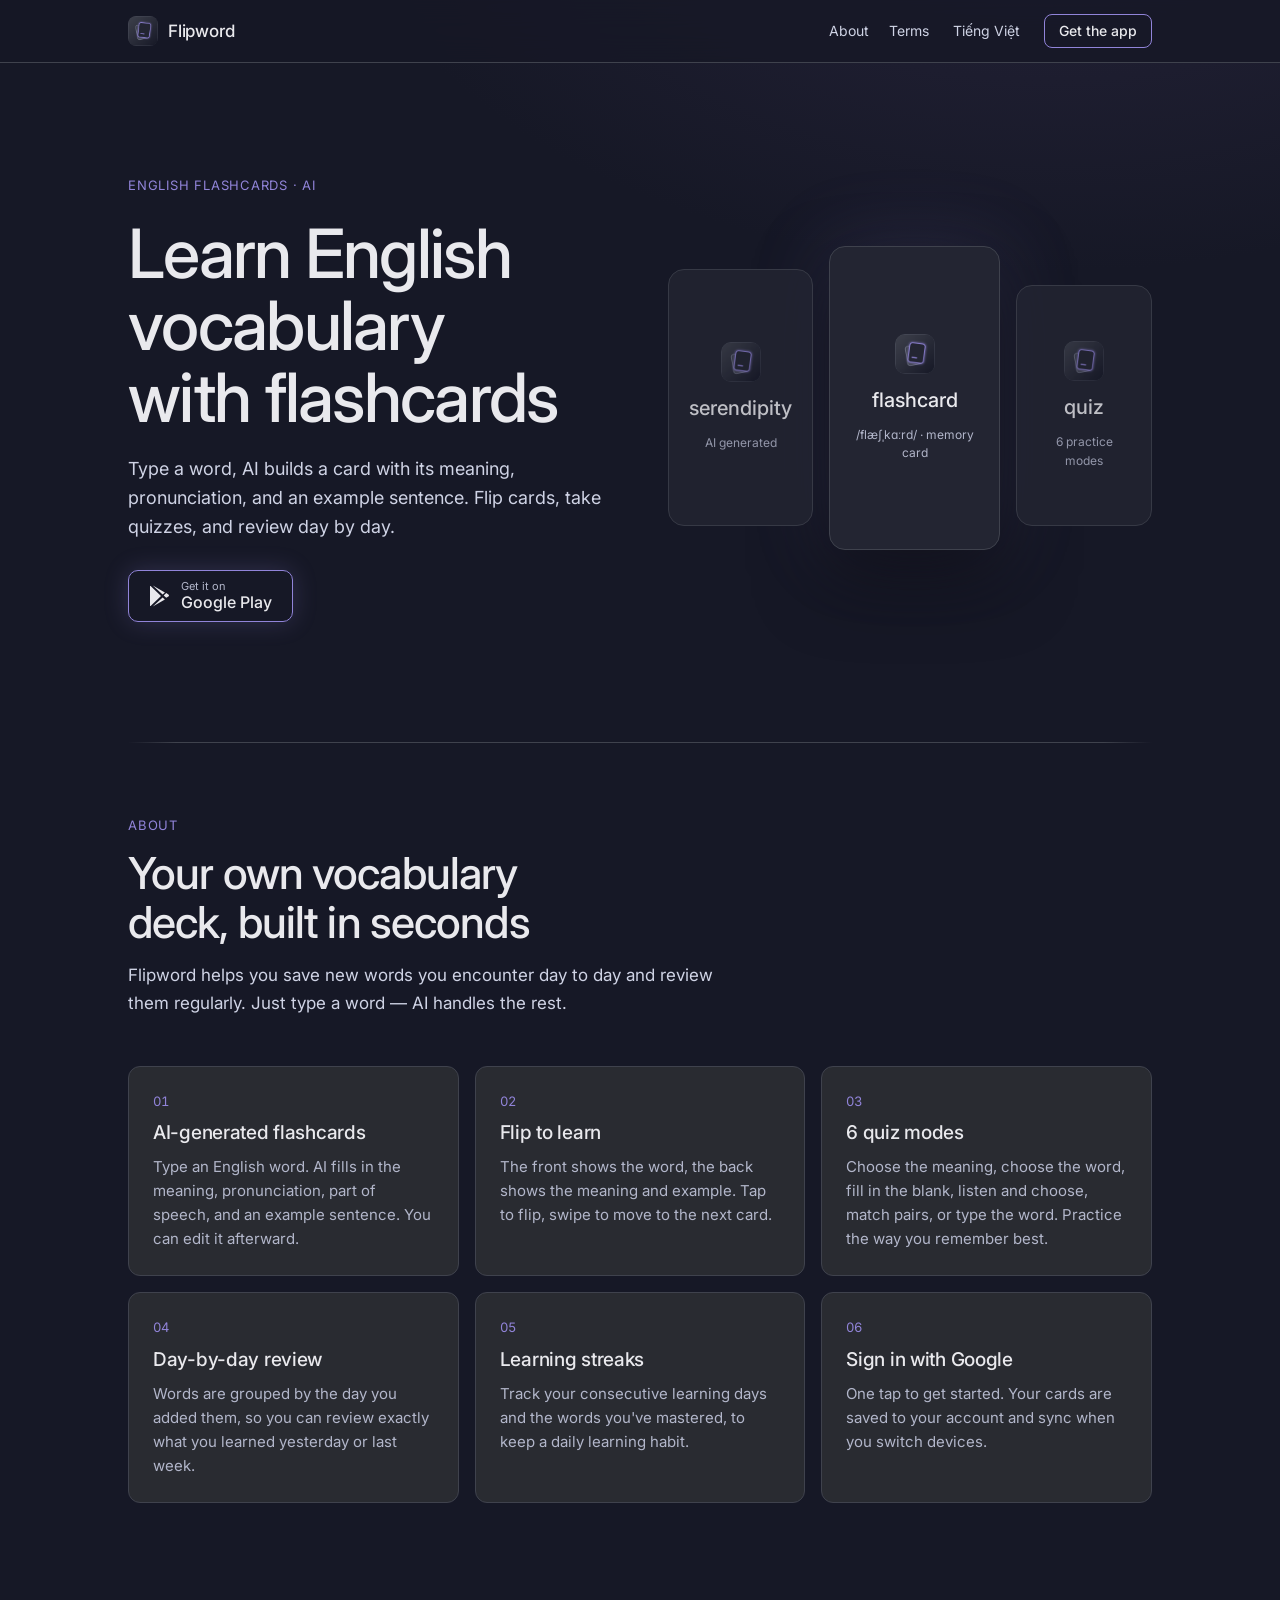
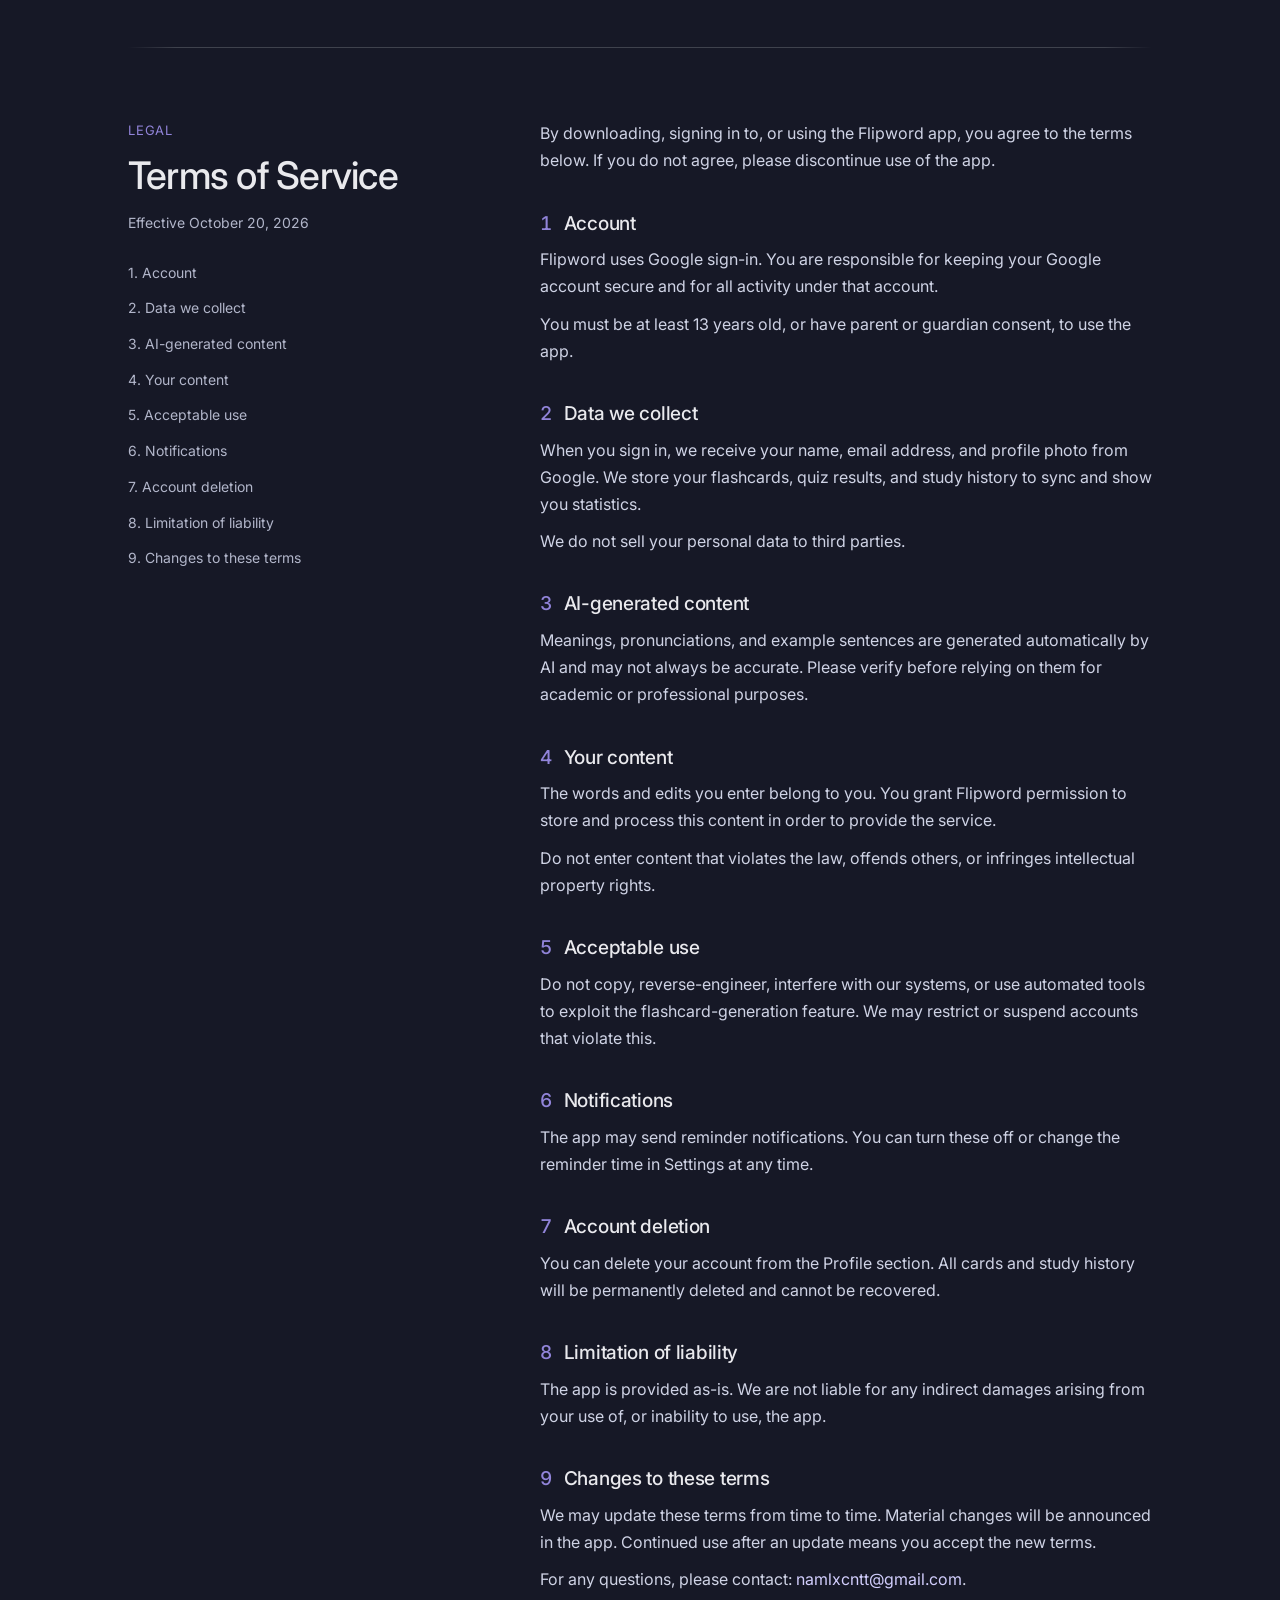
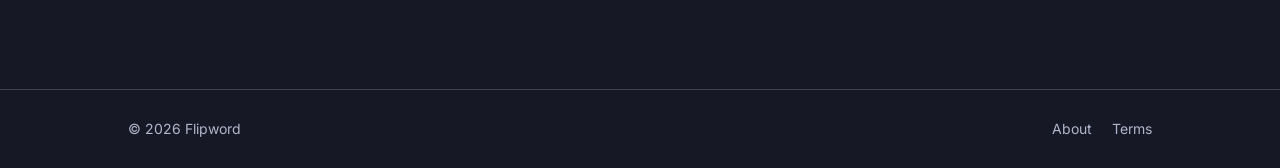
==== en.html @ a4a2cef5 "Redesign landing page with Flipword Nocturne design (hero, features, integrated terms)" ====
<!DOCTYPE html>
<html lang="en">
<head>
<meta charset="UTF-8">
<meta name="viewport" content="width=device-width, initial-scale=1.0">
<title>Flipword — Learn English vocabulary with flashcards</title>
<link rel="stylesheet" href="style.css">
</head>
<body>

<header class="site-header">
  <div class="wrap">
    <a class="brand" href="#top">
      <img src="assets/logo.png" alt="">
      <span>Flipword</span>
    </a>
    <nav class="main-nav">
      <a href="#about">About</a>
      <a href="#terms">Terms</a>
      <a class="lang-switch" href="index.html" style="margin-left:4px">Tiếng Việt</a>
    </nav>
    <a href="#get-app" class="btn-install">Get the app</a>
  </div>
</header>

<section id="top" class="hero wrap">
  <div class="hero-copy">
    <span class="eyebrow">English flashcards · AI</span>
    <h1>Learn English vocabulary with flashcards</h1>
    <p>Type a word, AI builds a card with its meaning, pronunciation, and an example sentence. Flip cards, take quizzes, and review day by day.</p>
    <div id="get-app">
      <a href="#" class="btn-store">
        <svg width="20" height="22" viewBox="0 0 20 22" fill="currentColor"><path d="M1 1.3v19.4c0 .3.3.5.6.3L12 11 1.6 1c-.3-.2-.6 0-.6.3Zm12.6 8.2L3.8.6 15.9 7.4l-2.3 2.1Zm0 3 2.3 2.1L3.8 21.4l9.8-8.9Zm3.6-4.4 2.2 1.3c.8.5.8 1.6 0 2.1l-2.2 1.3-2.5-2.3 2.5-2.4Z"></path></svg>
        <span class="label"><span class="small">Get it on</span><span class="big">Google Play</span></span>
      </a>
    </div>
  </div>
  <div class="hero-shots">
    <div class="mock-card side">
      <img src="assets/logo.png" alt="">
      <div class="mock-word">serendipity</div>
      <div class="mock-sub">AI generated</div>
    </div>
    <div class="mock-card">
      <img src="assets/logo.png" alt="">
      <div class="mock-word">flashcard</div>
      <div class="mock-sub">/flæʃˌkɑːrd/ · memory card</div>
    </div>
    <div class="mock-card side">
      <img src="assets/logo.png" alt="">
      <div class="mock-word">quiz</div>
      <div class="mock-sub">6 practice modes</div>
    </div>
  </div>
</section>

<section id="about" class="wrap">
  <div class="rule"></div>
  <div class="section-intro">
    <span class="eyebrow">About</span>
    <h2>Your own vocabulary deck, built in seconds</h2>
    <p>Flipword helps you save new words you encounter day to day and review them regularly. Just type a word — AI handles the rest.</p>
  </div>
  <div class="feature-grid">
    <div class="feature-card">
      <span class="num">01</span>
      <h3>AI-generated flashcards</h3>
      <p>Type an English word. AI fills in the meaning, pronunciation, part of speech, and an example sentence. You can edit it afterward.</p>
    </div>
    <div class="feature-card">
      <span class="num">02</span>
      <h3>Flip to learn</h3>
      <p>The front shows the word, the back shows the meaning and example. Tap to flip, swipe to move to the next card.</p>
    </div>
    <div class="feature-card">
      <span class="num">03</span>
      <h3>6 quiz modes</h3>
      <p>Choose the meaning, choose the word, fill in the blank, listen and choose, match pairs, or type the word. Practice the way you remember best.</p>
    </div>
    <div class="feature-card">
      <span class="num">04</span>
      <h3>Day-by-day review</h3>
      <p>Words are grouped by the day you added them, so you can review exactly what you learned yesterday or last week.</p>
    </div>
    <div class="feature-card">
      <span class="num">05</span>
      <h3>Learning streaks</h3>
      <p>Track your consecutive learning days and the words you've mastered, to keep a daily learning habit.</p>
    </div>
    <div class="feature-card">
      <span class="num">06</span>
      <h3>Sign in with Google</h3>
      <p>One tap to get started. Your cards are saved to your account and sync when you switch devices.</p>
    </div>
  </div>
</section>

<section id="terms" class="wrap">
  <div class="rule"></div>
  <div class="terms-layout">
    <aside class="terms-sidebar">
      <span class="eyebrow">Legal</span>
      <h2>Terms of Service</h2>
      <span class="terms-effective">Effective October 20, 2026</span>
      <nav class="terms-toc">
        <a href="#tk-1">1. Account</a>
        <a href="#tk-2">2. Data we collect</a>
        <a href="#tk-3">3. AI-generated content</a>
        <a href="#tk-4">4. Your content</a>
        <a href="#tk-5">5. Acceptable use</a>
        <a href="#tk-6">6. Notifications</a>
        <a href="#tk-7">7. Account deletion</a>
        <a href="#tk-8">8. Limitation of liability</a>
        <a href="#tk-9">9. Changes to these terms</a>
      </nav>
    </aside>
    <div class="terms-content">
      <p class="terms-intro">By downloading, signing in to, or using the Flipword app, you agree to the terms below. If you do not agree, please discontinue use of the app.</p>

      <div id="tk-1" class="terms-item">
        <h3><span class="n">1</span><span>Account</span></h3>
        <p>Flipword uses Google sign-in. You are responsible for keeping your Google account secure and for all activity under that account.</p>
        <p>You must be at least 13 years old, or have parent or guardian consent, to use the app.</p>
      </div>

      <div id="tk-2" class="terms-item">
        <h3><span class="n">2</span><span>Data we collect</span></h3>
        <p>When you sign in, we receive your name, email address, and profile photo from Google. We store your flashcards, quiz results, and study history to sync and show you statistics.</p>
        <p>We do not sell your personal data to third parties.</p>
      </div>

      <div id="tk-3" class="terms-item">
        <h3><span class="n">3</span><span>AI-generated content</span></h3>
        <p>Meanings, pronunciations, and example sentences are generated automatically by AI and may not always be accurate. Please verify before relying on them for academic or professional purposes.</p>
      </div>

      <div id="tk-4" class="terms-item">
        <h3><span class="n">4</span><span>Your content</span></h3>
        <p>The words and edits you enter belong to you. You grant Flipword permission to store and process this content in order to provide the service.</p>
        <p>Do not enter content that violates the law, offends others, or infringes intellectual property rights.</p>
      </div>

      <div id="tk-5" class="terms-item">
        <h3><span class="n">5</span><span>Acceptable use</span></h3>
        <p>Do not copy, reverse-engineer, interfere with our systems, or use automated tools to exploit the flashcard-generation feature. We may restrict or suspend accounts that violate this.</p>
      </div>

      <div id="tk-6" class="terms-item">
        <h3><span class="n">6</span><span>Notifications</span></h3>
        <p>The app may send reminder notifications. You can turn these off or change the reminder time in Settings at any time.</p>
      </div>

      <div id="tk-7" class="terms-item">
        <h3><span class="n">7</span><span>Account deletion</span></h3>
        <p>You can delete your account from the Profile section. All cards and study history will be permanently deleted and cannot be recovered.</p>
      </div>

      <div id="tk-8" class="terms-item">
        <h3><span class="n">8</span><span>Limitation of liability</span></h3>
        <p>The app is provided as-is. We are not liable for any indirect damages arising from your use of, or inability to use, the app.</p>
      </div>

      <div id="tk-9" class="terms-item">
        <h3><span class="n">9</span><span>Changes to these terms</span></h3>
        <p>We may update these terms from time to time. Material changes will be announced in the app. Continued use after an update means you accept the new terms.</p>
        <p>For any questions, please contact: <a href="mailto:namlxcntt@gmail.com">namlxcntt@gmail.com</a>.</p>
      </div>
    </div>
  </div>
</section>

<footer class="site-footer">
  <div class="wrap">
    <span>© 2026 Flipword</span>
    <div class="footer-links">
      <a href="#about">About</a>
      <a href="#terms">Terms</a>
    </div>
  </div>
</footer>

</body>
</html>
---- style.css ----
@import url('https://fonts.googleapis.com/css2?family=Inter:wght@400;500;600;700&display=swap');

:root {
  --color-bg: #161826;
  --color-surface: #232532;
  --color-text: #e9e9ed;
  --color-accent: #9184d9;
  --color-accent-2: #a7a1db;
  --color-divider: color-mix(in srgb, #e9e9ed 16%, transparent);

  --color-neutral-100: #f3f5fe;
  --color-neutral-200: #e4e7f5;
  --color-neutral-300: #cfd3e5;
  --color-neutral-400: #b2b6ca;
  --color-neutral-500: #9397ab;
  --color-neutral-600: #75798c;
  --color-neutral-700: #595d6c;
  --color-neutral-800: #3f424d;
  --color-neutral-900: #292b31;

  --color-accent-100: #f5f4ff;
  --color-accent-200: #e7e5fe;
  --color-accent-300: #d2cefd;
  --color-accent-400: #b5abfc;
  --color-accent-500: #968ae0;
  --color-accent-600: #796cbf;
  --color-accent-700: #5d5294;
  --color-accent-800: #423a6a;
  --color-accent-900: #2b2741;

  --font-heading: "Inter", system-ui, sans-serif;
  --font-heading-weight: 500;
  --font-body: "Inter", system-ui, sans-serif;

  --radius-sm: 4px;
  --radius-md: 8px;
  --radius-lg: 14px;
}

* {
  box-sizing: border-box;
}

html {
  scroll-behavior: smooth;
}

body {
  margin: 0;
  background: radial-gradient(1200px 720px at 82% -160px, color-mix(in srgb, var(--color-accent-900) 75%, transparent), transparent 60%), var(--color-bg);
  color: var(--color-text);
  font-family: var(--font-body);
  font-size: 15px;
  line-height: 1.55;
}

h1, h2, h3, h4 {
  font-family: var(--font-heading);
  font-weight: var(--font-heading-weight);
  letter-spacing: -0.015em;
  margin: 0;
}

a {
  color: var(--color-accent-300);
  text-decoration: none;
}

a:hover {
  color: var(--color-accent-200);
}

img {
  display: block;
  max-width: 100%;
}

.wrap {
  max-width: 1120px;
  margin: 0 auto;
  padding-left: clamp(20px, 5vw, 48px);
  padding-right: clamp(20px, 5vw, 48px);
}

/* header */
.site-header {
  position: sticky;
  top: 0;
  z-index: 10;
  backdrop-filter: blur(14px);
  background: color-mix(in srgb, var(--color-bg) 78%, transparent);
  border-bottom: 1px solid var(--color-neutral-800);
}

.site-header .wrap {
  display: flex;
  align-items: center;
  gap: 24px;
  padding-top: 14px;
  padding-bottom: 14px;
}

.brand {
  display: flex;
  align-items: center;
  gap: 10px;
  color: var(--color-text);
}

.brand img {
  width: 30px;
  height: 30px;
  border-radius: 8px;
}

.brand span {
  font: 500 17px/1 var(--font-heading);
  letter-spacing: -0.01em;
}

.main-nav {
  display: flex;
  gap: 20px;
  margin-left: auto;
  font-size: 14px;
}

.main-nav a {
  color: var(--color-neutral-300);
}

.main-nav a:hover {
  color: var(--color-text);
}

.lang-switch a {
  color: var(--color-neutral-400);
  font-size: 13px;
  border: 1px solid var(--color-neutral-800);
  border-radius: 999px;
  padding: 5px 12px;
}

.lang-switch a:hover {
  color: var(--color-text);
  border-color: var(--color-accent-700);
}

.btn-install {
  display: inline-flex;
  align-items: center;
  height: 34px;
  padding: 0 14px;
  border: 1px solid var(--color-accent);
  border-radius: 8px;
  color: var(--color-text);
  font-size: 14px;
  font-weight: 500;
}

.btn-install:hover {
  background: color-mix(in srgb, var(--color-accent) 16%, transparent);
  color: var(--color-text);
}

/* hero */
.hero {
  padding-top: clamp(56px, 9vw, 112px);
  padding-bottom: 48px;
  display: grid;
  grid-template-columns: repeat(auto-fit, minmax(min(100%, 420px), 1fr));
  gap: 56px;
  align-items: center;
}

.hero-copy {
  display: flex;
  flex-direction: column;
  gap: 22px;
  max-width: 520px;
}

.eyebrow {
  font-size: 13px;
  letter-spacing: 0.06em;
  text-transform: uppercase;
  color: var(--color-accent);
}

.hero h1 {
  font: 500 clamp(40px, 5.6vw, 68px)/1.06 var(--font-heading);
  letter-spacing: -0.025em;
  text-wrap: balance;
}

.hero p {
  margin: 0;
  font-size: 18px;
  line-height: 1.6;
  color: var(--color-neutral-300);
  max-width: 44ch;
}

.btn-store {
  display: inline-flex;
  align-items: center;
  gap: 12px;
  height: 52px;
  padding: 0 20px;
  border: 1px solid var(--color-accent);
  border-radius: 10px;
  color: var(--color-text);
  box-shadow: 0 0 24px color-mix(in srgb, var(--color-accent) 22%, transparent);
  margin-top: 6px;
  width: fit-content;
}

.btn-store:hover {
  background: color-mix(in srgb, var(--color-accent) 16%, transparent);
  color: var(--color-text);
}

.btn-store .label {
  display: flex;
  flex-direction: column;
  gap: 2px;
  line-height: 1;
}

.btn-store .label .small {
  font-size: 11px;
  color: var(--color-neutral-400);
}

.btn-store .label .big {
  font-size: 16px;
  font-weight: 500;
}

/* hero mockups (CSS-drawn, in place of real screenshots) */
.hero-shots {
  display: flex;
  justify-content: center;
  gap: 16px;
  align-items: flex-end;
}

.mock-card {
  width: min(38%, 220px);
  aspect-ratio: 9 / 16;
  border-radius: 16px;
  background: var(--color-surface);
  border: 1px solid var(--color-neutral-800);
  box-shadow: 0 30px 70px rgba(0, 0, 0, .5), 0 0 80px color-mix(in srgb, var(--color-accent) 18%, transparent);
  display: flex;
  flex-direction: column;
  align-items: center;
  justify-content: center;
  gap: 14px;
  padding: 20px;
  text-align: center;
}

.mock-card.side {
  width: min(30%, 170px);
  opacity: .8;
  transform: translateY(-24px);
  box-shadow: none;
}

.mock-card img {
  width: 40px;
  height: 40px;
  border-radius: 10px;
}

.mock-card .mock-word {
  font: 500 20px/1.2 var(--font-heading);
}

.mock-card .mock-sub {
  font-size: 12px;
  color: var(--color-neutral-400);
}

/* sections */
section {
  padding-top: 72px;
  padding-bottom: 72px;
}

.rule {
  height: 1px;
  background: linear-gradient(to right, transparent, var(--color-neutral-800) 48px, var(--color-neutral-800) calc(100% - 48px), transparent);
  margin-bottom: 72px;
}

.section-intro {
  display: flex;
  flex-direction: column;
  gap: 14px;
  max-width: 620px;
  margin-bottom: 48px;
}

.section-intro h2 {
  font: 500 clamp(30px, 3.6vw, 44px)/1.12 var(--font-heading);
  letter-spacing: -0.02em;
  text-wrap: balance;
}

.section-intro p {
  margin: 0;
  font-size: 17px;
  line-height: 1.65;
  color: var(--color-neutral-300);
}

.feature-grid {
  display: grid;
  grid-template-columns: repeat(auto-fill, minmax(min(100%, 300px), 1fr));
  gap: 16px;
}

.feature-card {
  display: flex;
  flex-direction: column;
  gap: 10px;
  padding: 24px;
  border-radius: 12px;
  background: var(--color-neutral-900);
  border: 1px solid var(--color-neutral-800);
}

.feature-card:hover {
  border-color: var(--color-accent-700);
}

.feature-card .num {
  font-size: 13px;
  color: var(--color-accent);
  font-feature-settings: 'tnum' 1;
}

.feature-card h3 {
  font: 500 19px/1.3 var(--font-heading);
}

.feature-card p {
  margin: 0;
  font-size: 15px;
  line-height: 1.6;
  color: var(--color-neutral-400);
}

/* terms */
#dieu-khoan, #terms {
  padding-bottom: 96px;
}

.terms-layout {
  display: flex;
  flex-wrap: wrap;
  gap: 48px;
  align-items: flex-start;
}

.terms-sidebar {
  flex: 1 1 220px;
  display: flex;
  flex-direction: column;
  gap: 14px;
  position: sticky;
  top: 88px;
}

.terms-sidebar h2 {
  font: 500 clamp(28px, 3.2vw, 38px)/1.15 var(--font-heading);
  letter-spacing: -0.02em;
}

.terms-effective {
  font-size: 14px;
  color: var(--color-neutral-400);
}

.terms-toc {
  display: flex;
  flex-direction: column;
  gap: 2px;
  margin-top: 8px;
  font-size: 14px;
}

.terms-toc a {
  padding: 6px 0;
  color: var(--color-neutral-400);
}

.terms-toc a:hover {
  color: var(--color-text);
}

.terms-content {
  flex: 3 1 420px;
  min-width: 0;
  display: flex;
  flex-direction: column;
  gap: 36px;
  max-width: 68ch;
}

.terms-intro {
  margin: 0;
  font-size: 16px;
  line-height: 1.7;
  color: var(--color-neutral-300);
}

.terms-item {
  display: flex;
  flex-direction: column;
  gap: 10px;
  scroll-margin-top: 88px;
}

.terms-item h3 {
  font: 500 19px/1.35 var(--font-heading);
  display: flex;
  gap: 12px;
}

.terms-item h3 .n {
  color: var(--color-accent);
  font-feature-settings: 'tnum' 1;
}

.terms-item p {
  margin: 0;
  font-size: 16px;
  line-height: 1.7;
  color: var(--color-neutral-300);
}

/* footer */
.site-footer {
  border-top: 1px solid var(--color-neutral-800);
}

.site-footer .wrap {
  display: flex;
  flex-wrap: wrap;
  align-items: center;
  gap: 16px 24px;
  padding-top: 28px;
  padding-bottom: 28px;
  font-size: 14px;
  color: var(--color-neutral-400);
}

.footer-links {
  display: flex;
  gap: 20px;
  margin-left: auto;
}

.footer-links a {
  color: var(--color-neutral-400);
}

.footer-links a:hover {
  color: var(--color-text);
}

@media (max-width: 760px) {
  .terms-sidebar {
    position: static;
  }
}
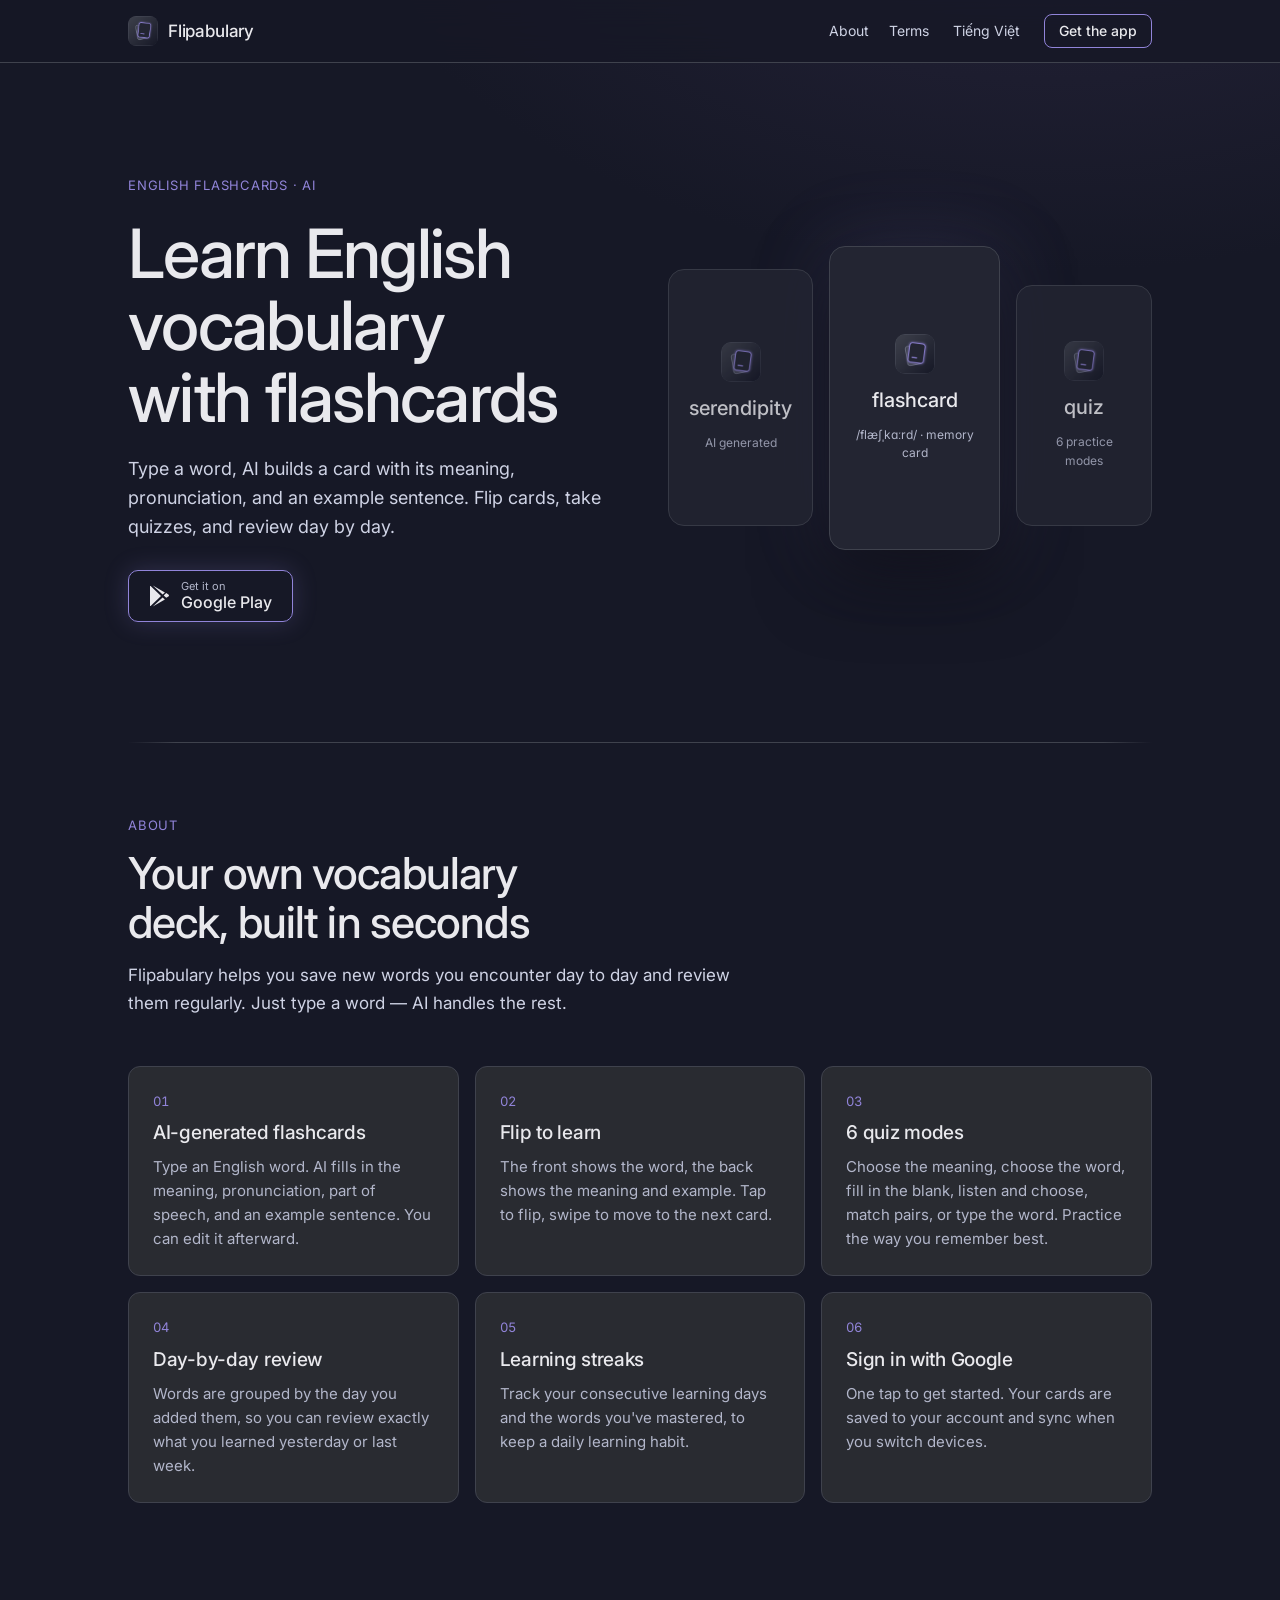
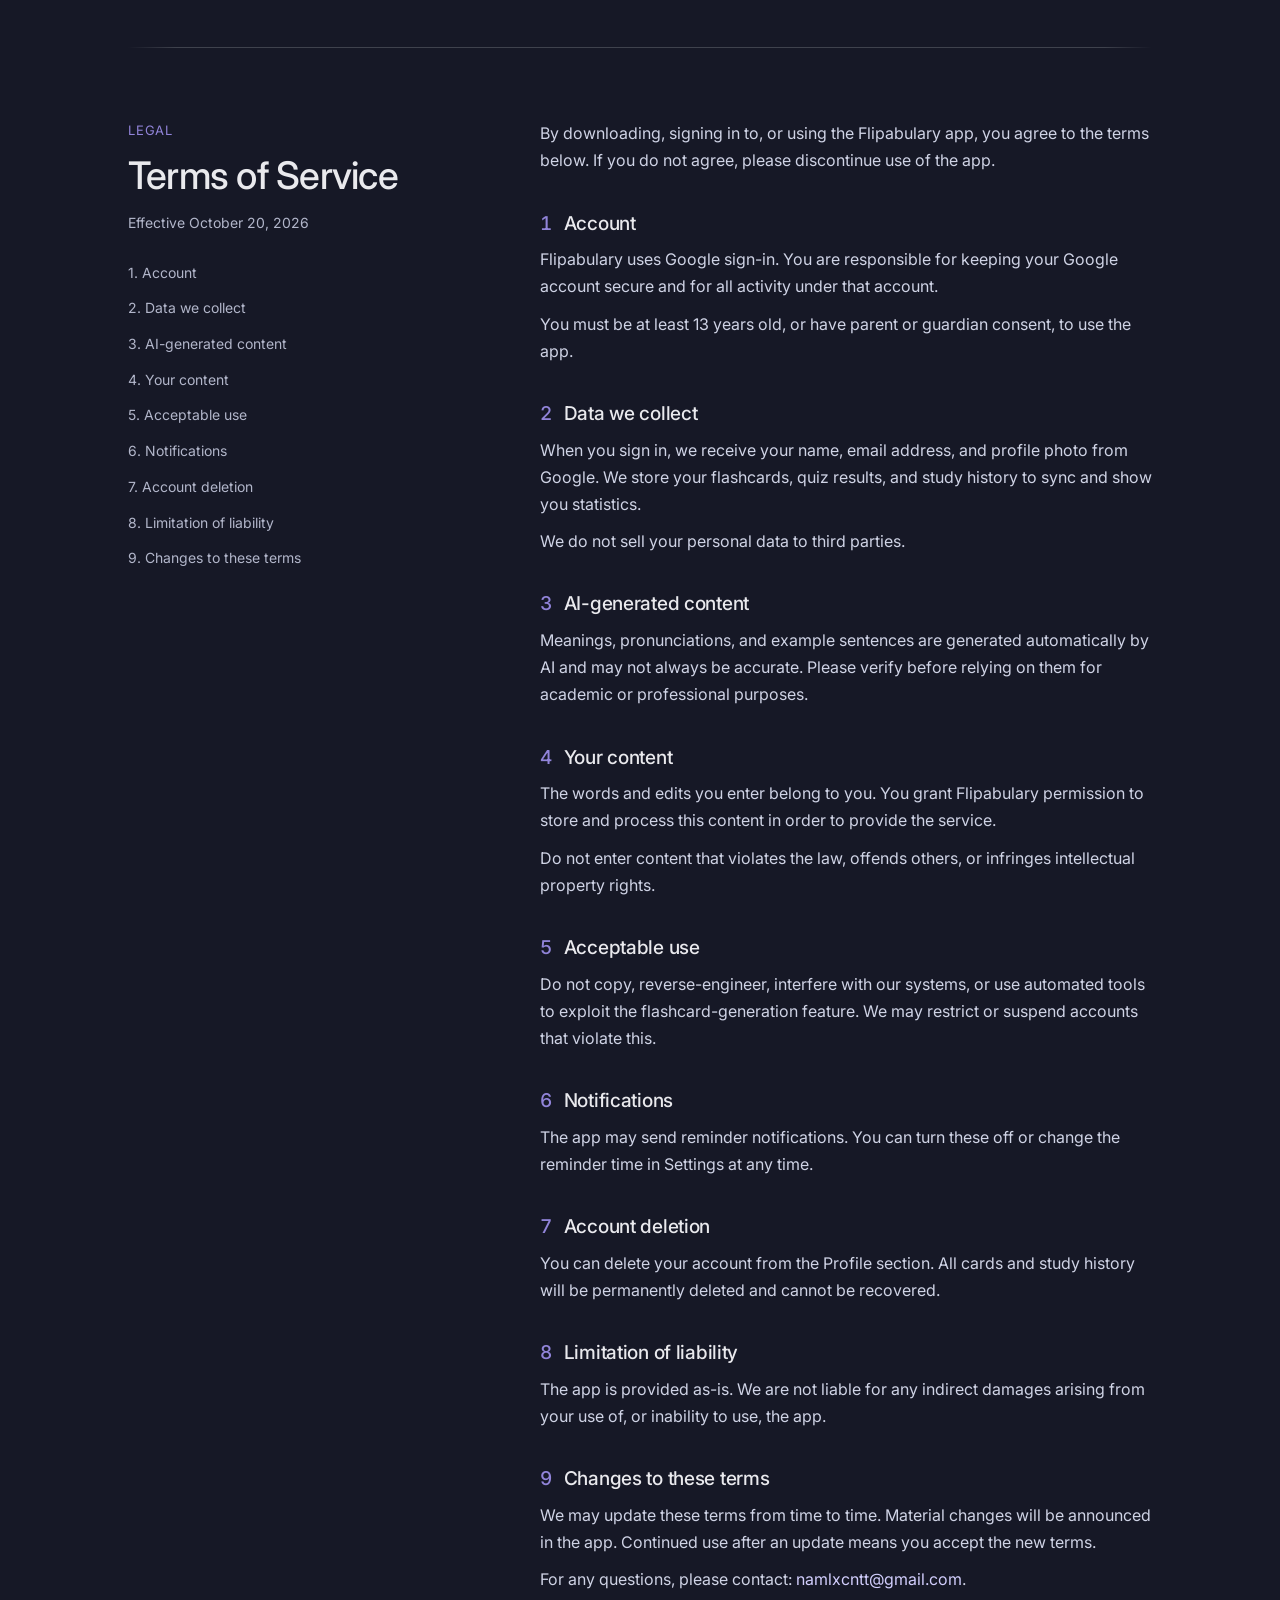
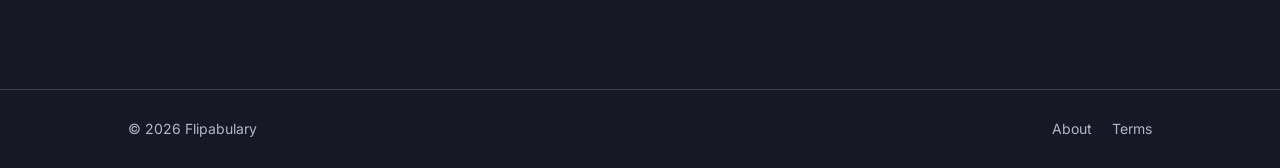
==== commit c0c86b43: "Redesign Upgrade Screen, Add Subscription Pricing Logic, and Rebrand App to Flipabulary * Rebrand ap" ====
--- a/en.html
+++ b/en.html
@@ -3,7 +3,7 @@
 <head>
 <meta charset="UTF-8">
 <meta name="viewport" content="width=device-width, initial-scale=1.0">
-<title>Flipword — Learn English vocabulary with flashcards</title>
+<title>Flipabulary — Learn English vocabulary with flashcards</title>
 <link rel="stylesheet" href="style.css">
 </head>
 <body>
@@ -12,7 +12,7 @@
   <div class="wrap">
     <a class="brand" href="#top">
       <img src="assets/logo.png" alt="">
-      <span>Flipword</span>
+      <span>Flipabulary</span>
     </a>
     <nav class="main-nav">
       <a href="#about">About</a>
@@ -59,7 +59,7 @@
   <div class="section-intro">
     <span class="eyebrow">About</span>
     <h2>Your own vocabulary deck, built in seconds</h2>
-    <p>Flipword helps you save new words you encounter day to day and review them regularly. Just type a word — AI handles the rest.</p>
+    <p>Flipabulary helps you save new words you encounter day to day and review them regularly. Just type a word — AI handles the rest.</p>
   </div>
   <div class="feature-grid">
     <div class="feature-card">
@@ -115,11 +115,11 @@
       </nav>
     </aside>
     <div class="terms-content">
-      <p class="terms-intro">By downloading, signing in to, or using the Flipword app, you agree to the terms below. If you do not agree, please discontinue use of the app.</p>
+      <p class="terms-intro">By downloading, signing in to, or using the Flipabulary app, you agree to the terms below. If you do not agree, please discontinue use of the app.</p>
 
       <div id="tk-1" class="terms-item">
         <h3><span class="n">1</span><span>Account</span></h3>
-        <p>Flipword uses Google sign-in. You are responsible for keeping your Google account secure and for all activity under that account.</p>
+        <p>Flipabulary uses Google sign-in. You are responsible for keeping your Google account secure and for all activity under that account.</p>
         <p>You must be at least 13 years old, or have parent or guardian consent, to use the app.</p>
       </div>
 
@@ -136,7 +136,7 @@
 
       <div id="tk-4" class="terms-item">
         <h3><span class="n">4</span><span>Your content</span></h3>
-        <p>The words and edits you enter belong to you. You grant Flipword permission to store and process this content in order to provide the service.</p>
+        <p>The words and edits you enter belong to you. You grant Flipabulary permission to store and process this content in order to provide the service.</p>
         <p>Do not enter content that violates the law, offends others, or infringes intellectual property rights.</p>
       </div>
 
@@ -171,7 +171,7 @@
 
 <footer class="site-footer">
   <div class="wrap">
-    <span>© 2026 Flipword</span>
+    <span>© 2026 Flipabulary</span>
     <div class="footer-links">
       <a href="#about">About</a>
       <a href="#terms">Terms</a>
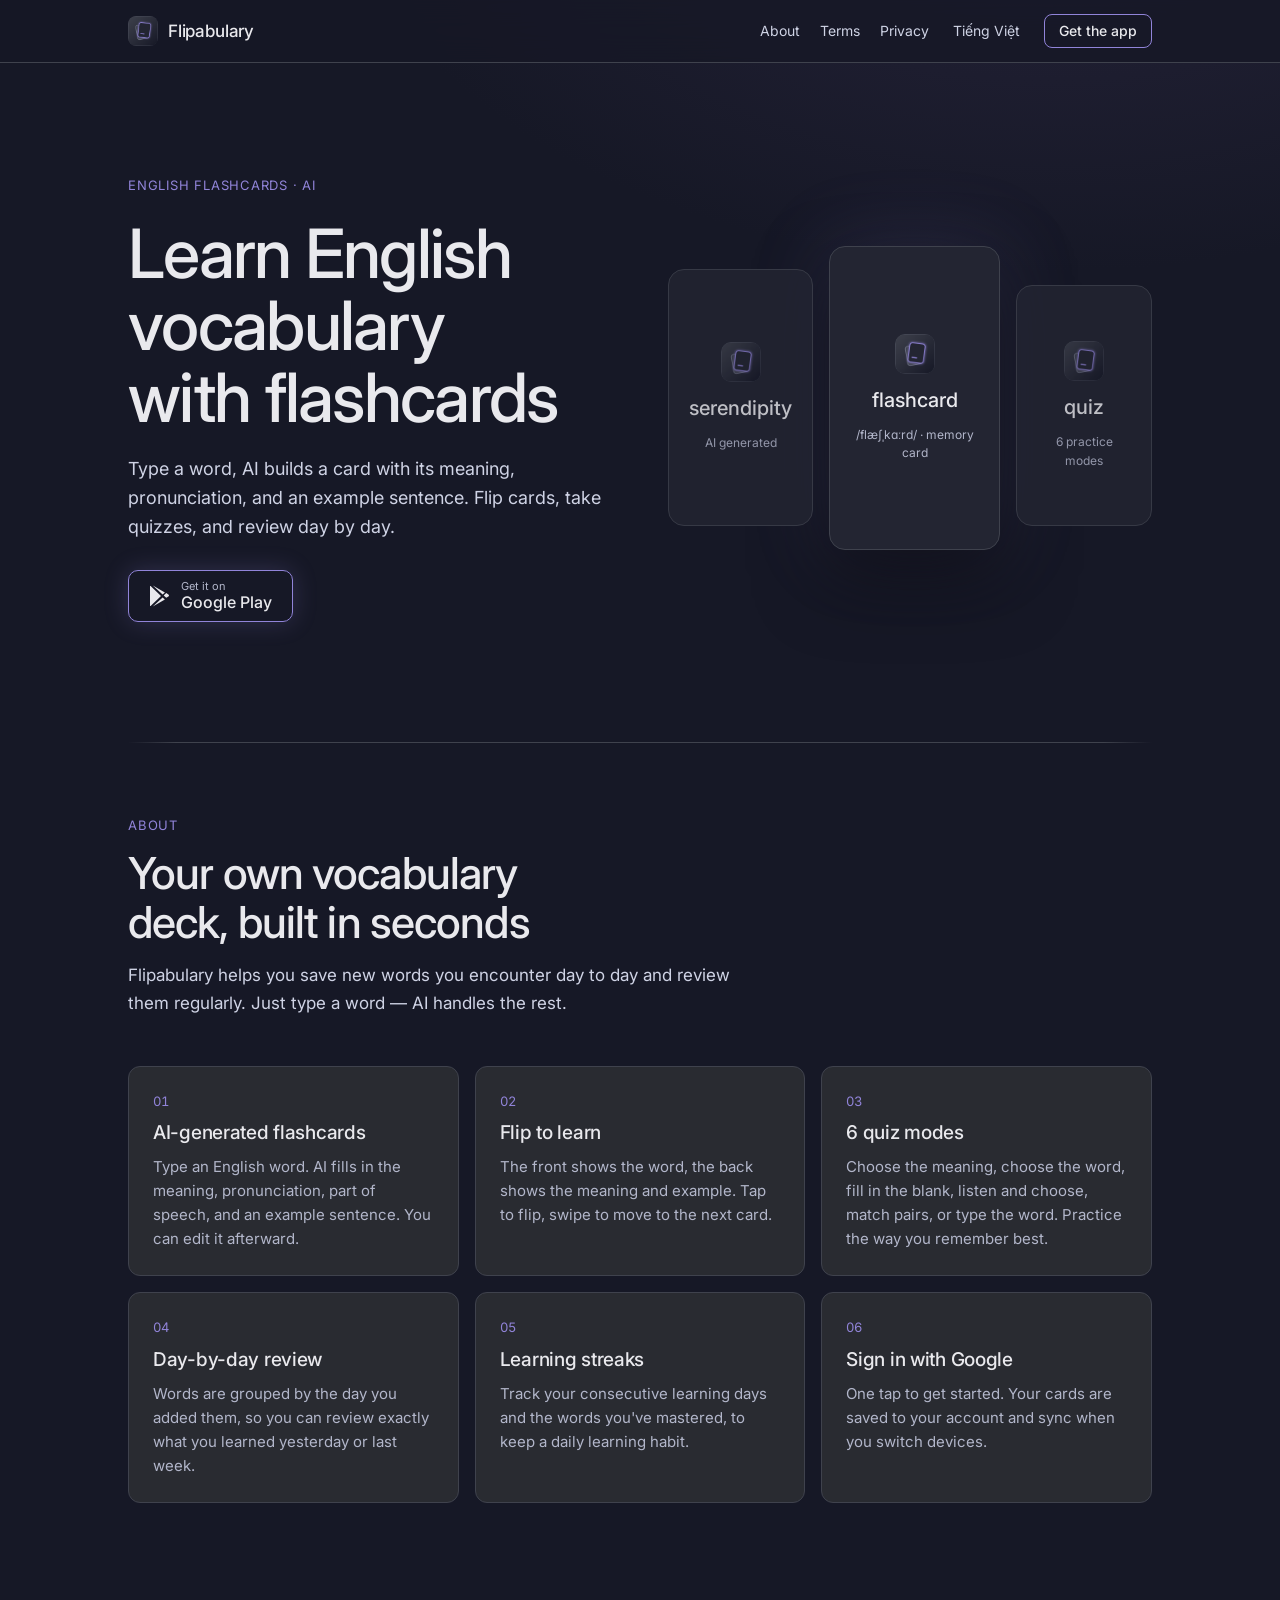
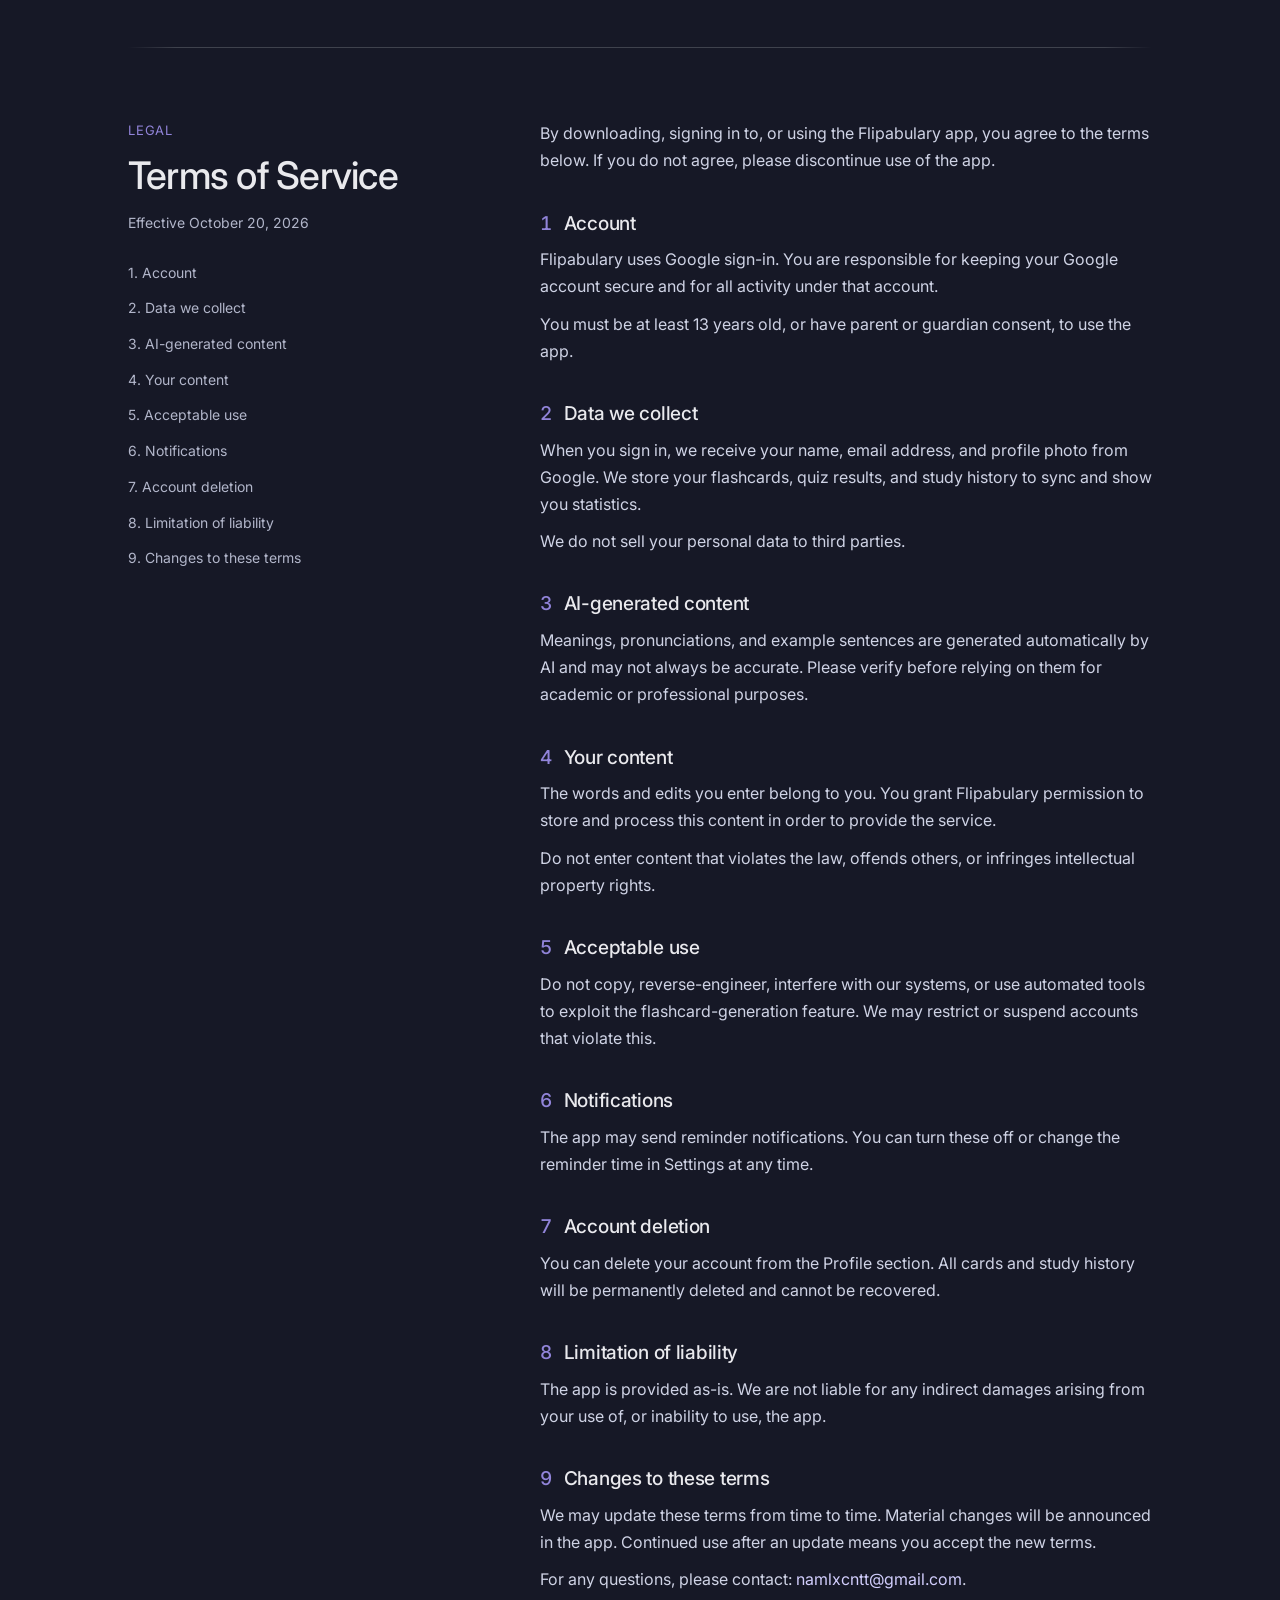
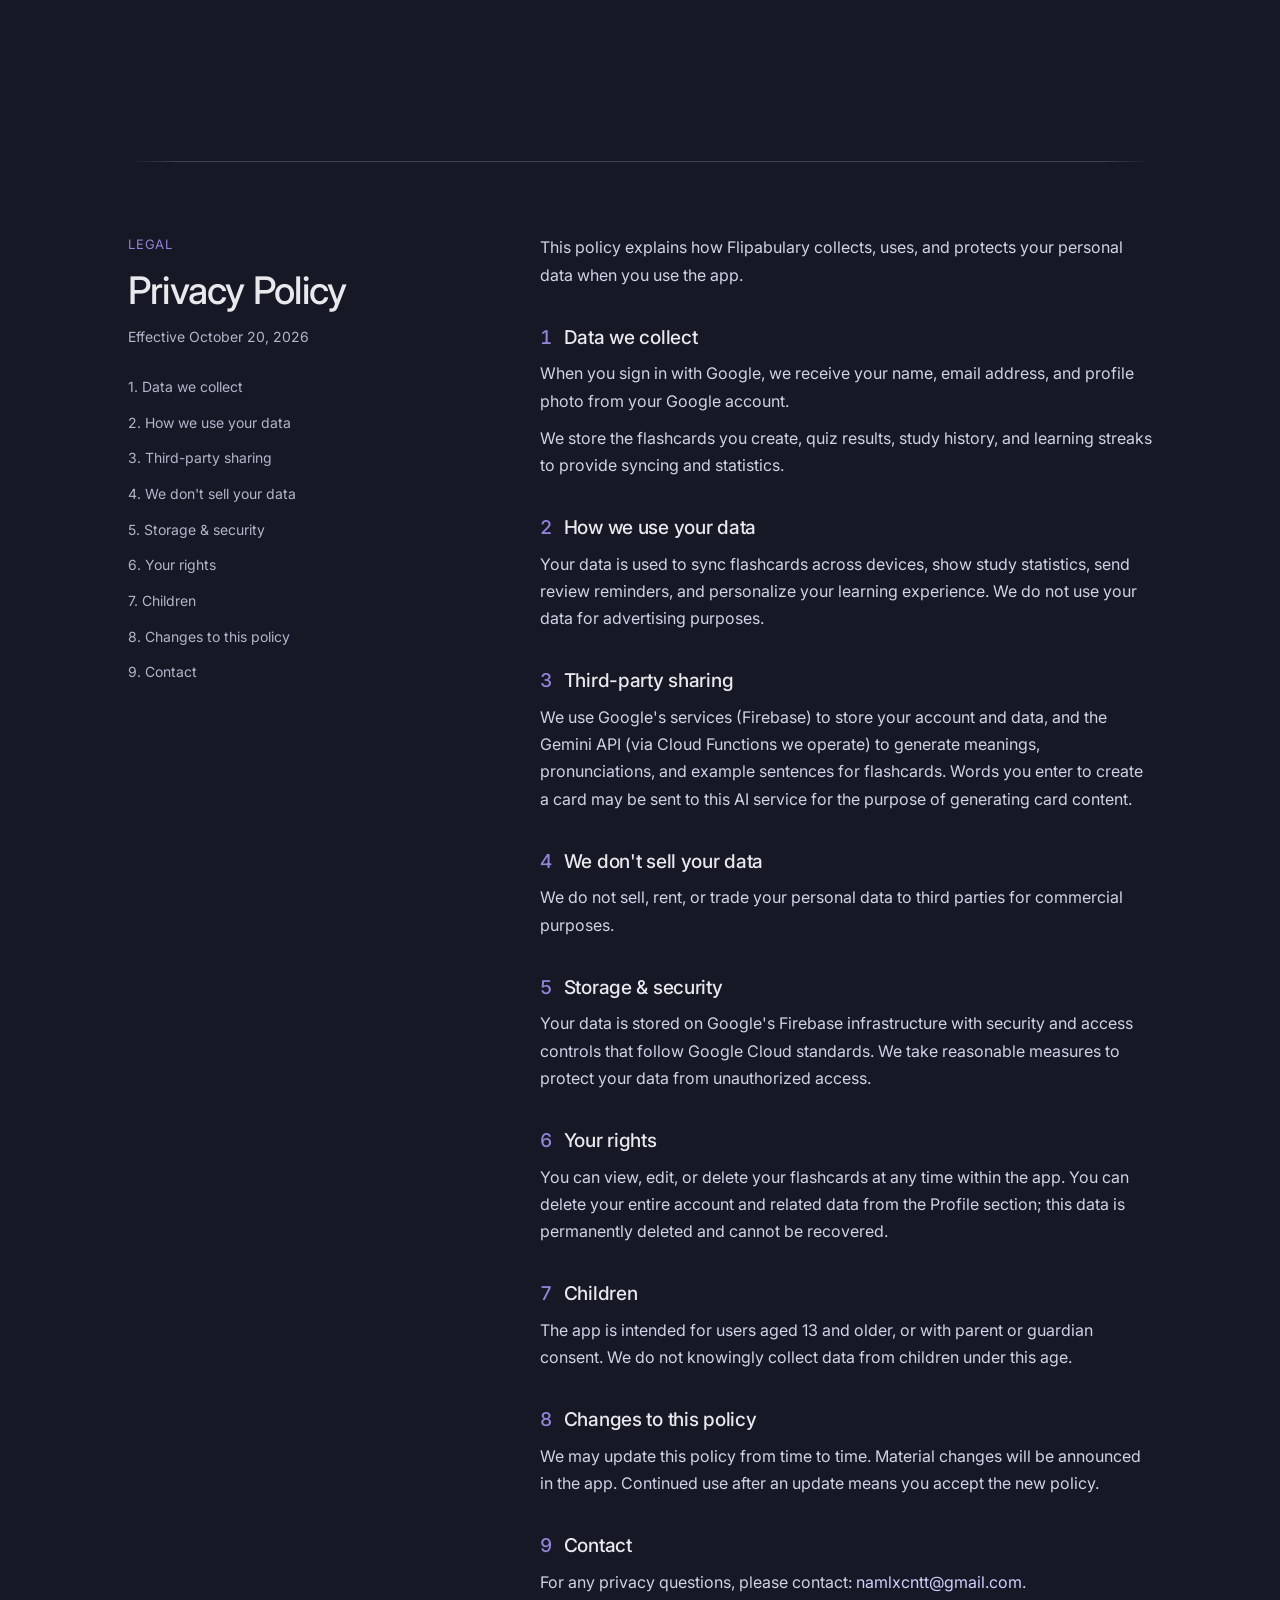
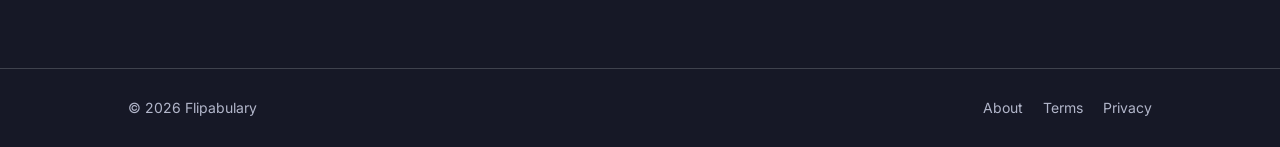
==== commit 72db352b: "Update 2" ====
--- a/en.html
+++ b/en.html
@@ -17,6 +17,7 @@
     <nav class="main-nav">
       <a href="#about">About</a>
       <a href="#terms">Terms</a>
+      <a href="#privacy">Privacy</a>
       <a class="lang-switch" href="index.html" style="margin-left:4px">Tiếng Việt</a>
     </nav>
     <a href="#get-app" class="btn-install">Get the app</a>
@@ -169,12 +170,84 @@
   </div>
 </section>
 
+<section id="privacy" class="wrap">
+  <div class="rule"></div>
+  <div class="terms-layout">
+    <aside class="terms-sidebar">
+      <span class="eyebrow">Legal</span>
+      <h2>Privacy Policy</h2>
+      <span class="terms-effective">Effective October 20, 2026</span>
+      <nav class="terms-toc">
+        <a href="#pp-1">1. Data we collect</a>
+        <a href="#pp-2">2. How we use your data</a>
+        <a href="#pp-3">3. Third-party sharing</a>
+        <a href="#pp-4">4. We don't sell your data</a>
+        <a href="#pp-5">5. Storage &amp; security</a>
+        <a href="#pp-6">6. Your rights</a>
+        <a href="#pp-7">7. Children</a>
+        <a href="#pp-8">8. Changes to this policy</a>
+        <a href="#pp-9">9. Contact</a>
+      </nav>
+    </aside>
+    <div class="terms-content">
+      <p class="terms-intro">This policy explains how Flipabulary collects, uses, and protects your personal data when you use the app.</p>
+
+      <div id="pp-1" class="terms-item">
+        <h3><span class="n">1</span><span>Data we collect</span></h3>
+        <p>When you sign in with Google, we receive your name, email address, and profile photo from your Google account.</p>
+        <p>We store the flashcards you create, quiz results, study history, and learning streaks to provide syncing and statistics.</p>
+      </div>
+
+      <div id="pp-2" class="terms-item">
+        <h3><span class="n">2</span><span>How we use your data</span></h3>
+        <p>Your data is used to sync flashcards across devices, show study statistics, send review reminders, and personalize your learning experience. We do not use your data for advertising purposes.</p>
+      </div>
+
+      <div id="pp-3" class="terms-item">
+        <h3><span class="n">3</span><span>Third-party sharing</span></h3>
+        <p>We use Google's services (Firebase) to store your account and data, and the Gemini API (via Cloud Functions we operate) to generate meanings, pronunciations, and example sentences for flashcards. Words you enter to create a card may be sent to this AI service for the purpose of generating card content.</p>
+      </div>
+
+      <div id="pp-4" class="terms-item">
+        <h3><span class="n">4</span><span>We don't sell your data</span></h3>
+        <p>We do not sell, rent, or trade your personal data to third parties for commercial purposes.</p>
+      </div>
+
+      <div id="pp-5" class="terms-item">
+        <h3><span class="n">5</span><span>Storage &amp; security</span></h3>
+        <p>Your data is stored on Google's Firebase infrastructure with security and access controls that follow Google Cloud standards. We take reasonable measures to protect your data from unauthorized access.</p>
+      </div>
+
+      <div id="pp-6" class="terms-item">
+        <h3><span class="n">6</span><span>Your rights</span></h3>
+        <p>You can view, edit, or delete your flashcards at any time within the app. You can delete your entire account and related data from the Profile section; this data is permanently deleted and cannot be recovered.</p>
+      </div>
+
+      <div id="pp-7" class="terms-item">
+        <h3><span class="n">7</span><span>Children</span></h3>
+        <p>The app is intended for users aged 13 and older, or with parent or guardian consent. We do not knowingly collect data from children under this age.</p>
+      </div>
+
+      <div id="pp-8" class="terms-item">
+        <h3><span class="n">8</span><span>Changes to this policy</span></h3>
+        <p>We may update this policy from time to time. Material changes will be announced in the app. Continued use after an update means you accept the new policy.</p>
+      </div>
+
+      <div id="pp-9" class="terms-item">
+        <h3><span class="n">9</span><span>Contact</span></h3>
+        <p>For any privacy questions, please contact: <a href="mailto:namlxcntt@gmail.com">namlxcntt@gmail.com</a>.</p>
+      </div>
+    </div>
+  </div>
+</section>
+
 <footer class="site-footer">
   <div class="wrap">
     <span>© 2026 Flipabulary</span>
     <div class="footer-links">
       <a href="#about">About</a>
       <a href="#terms">Terms</a>
+      <a href="#privacy">Privacy</a>
     </div>
   </div>
 </footer>
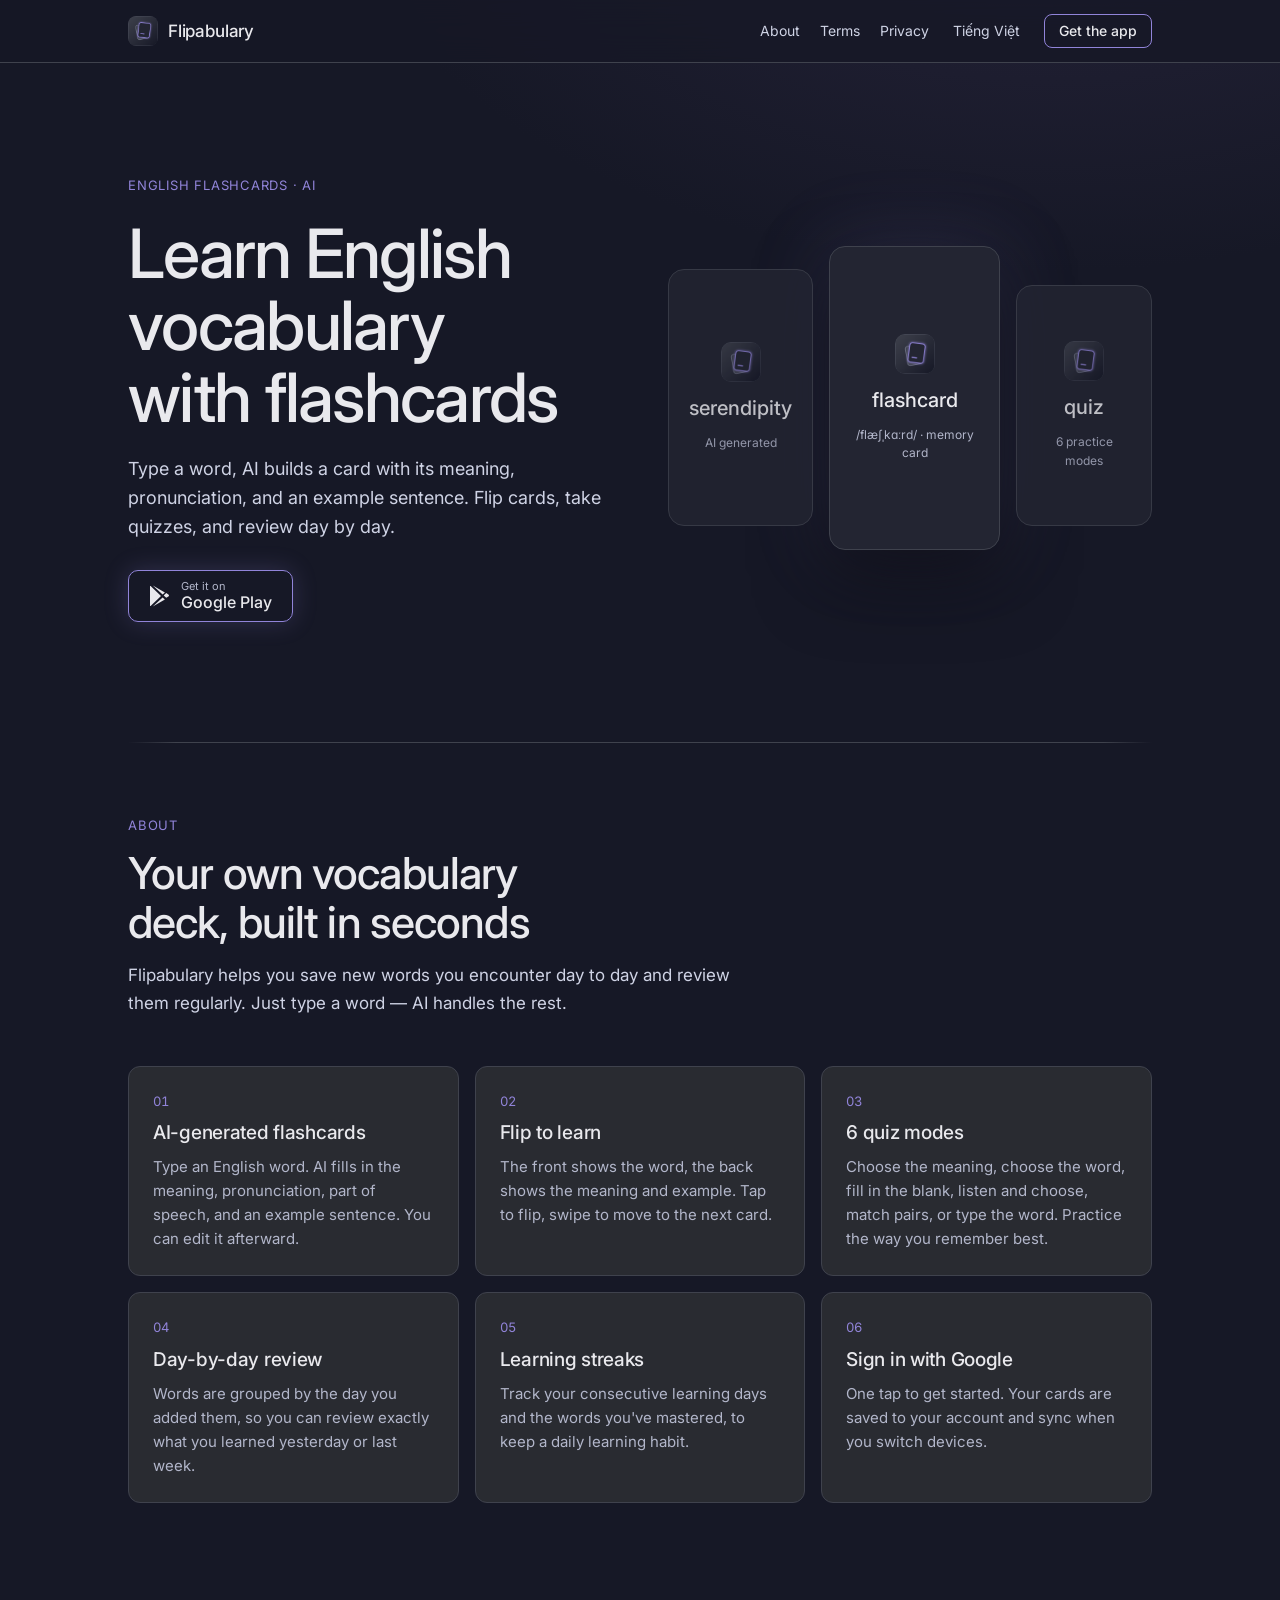
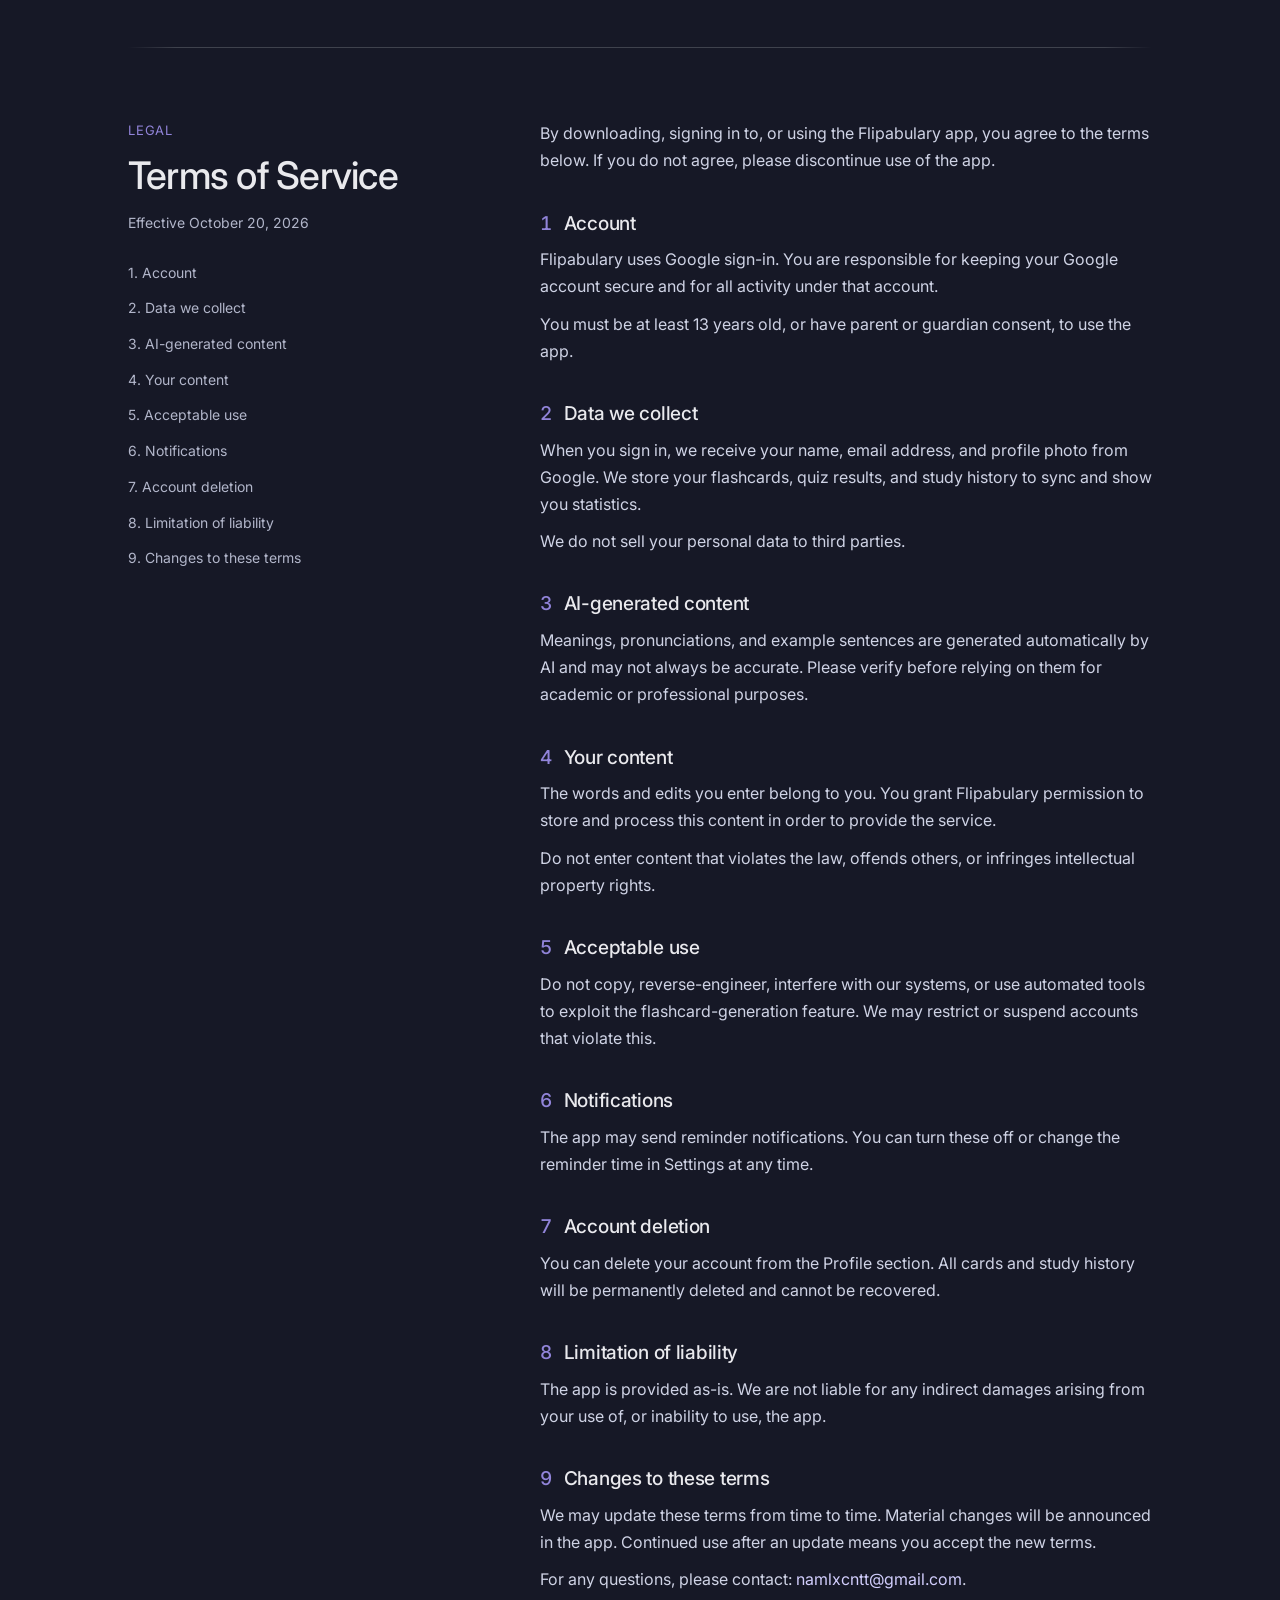
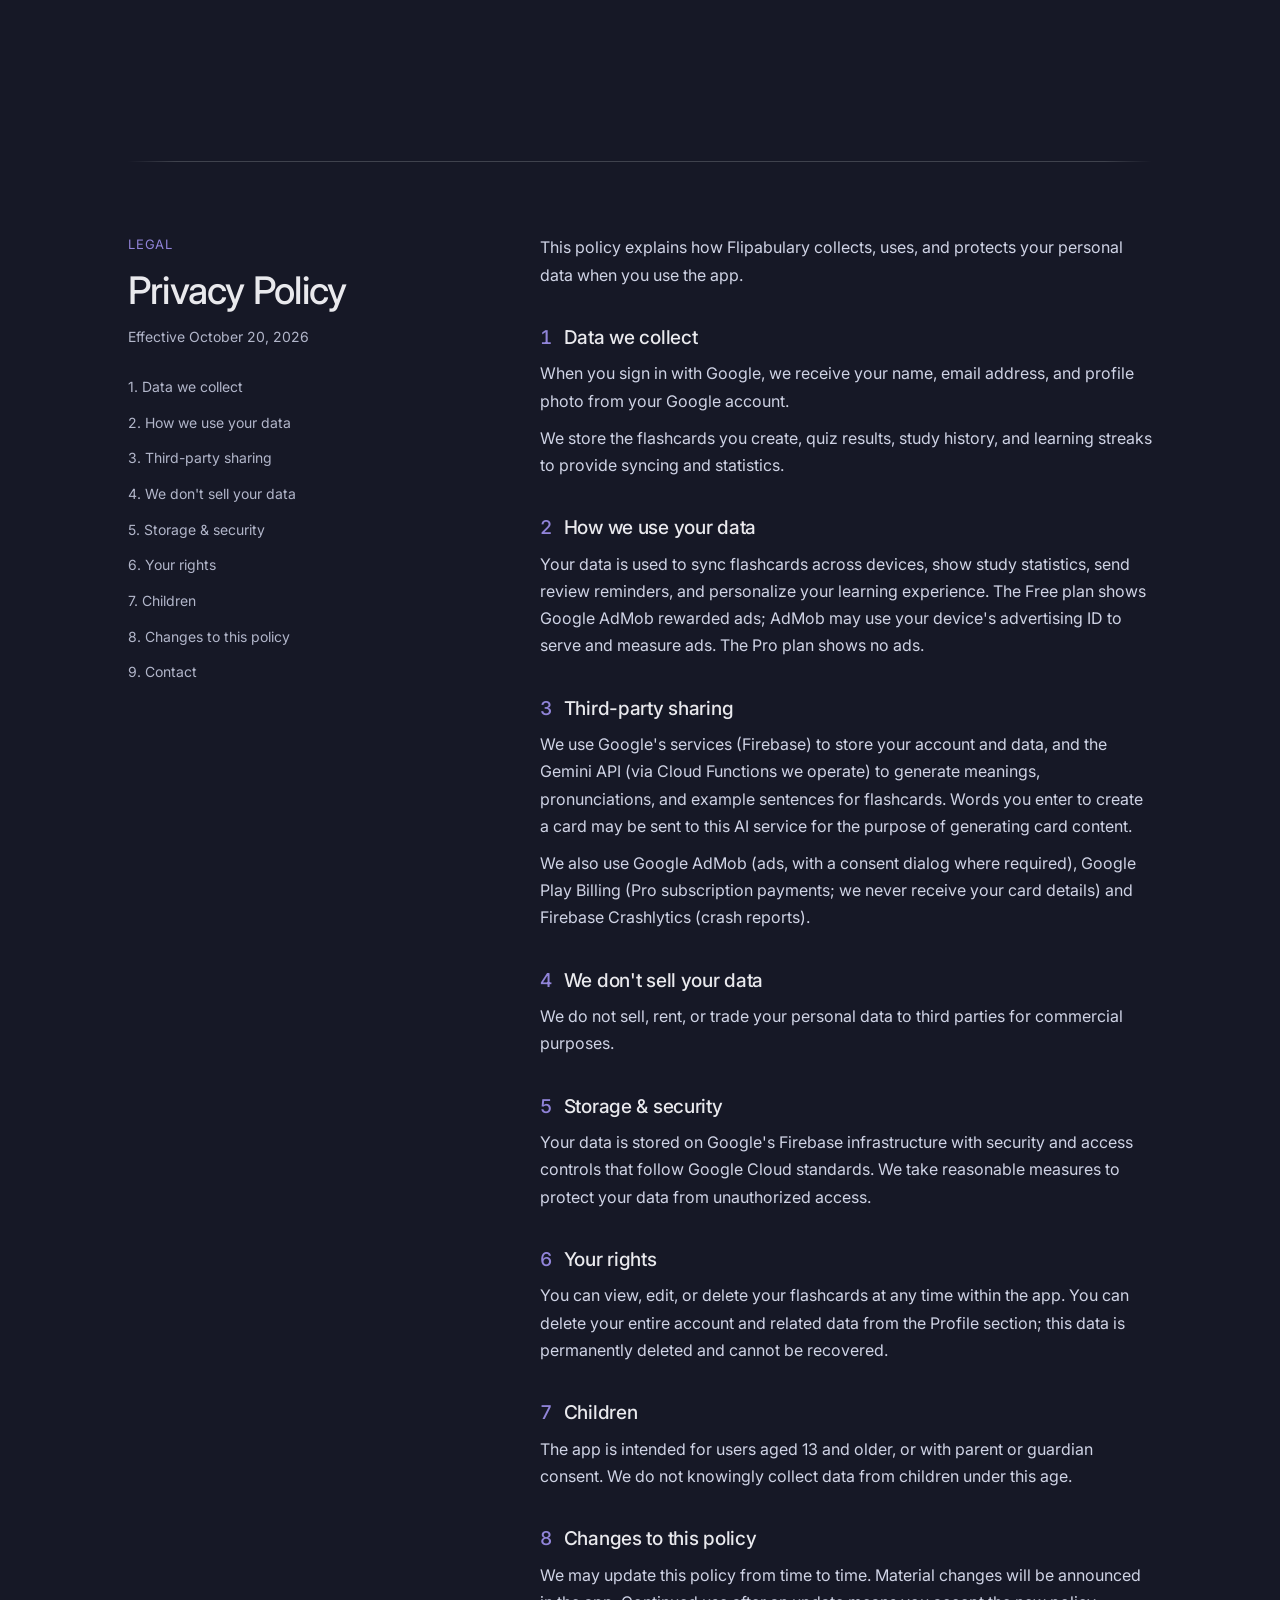
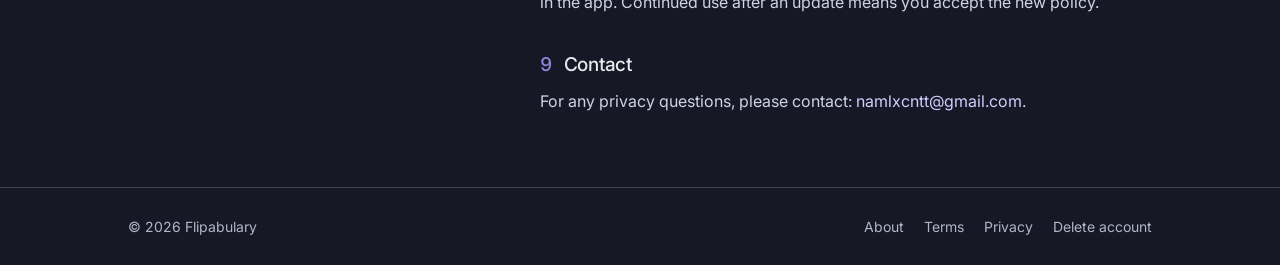
==== commit 22bc34d3: "Add account deletion page, update privacy policy for AdMob" ====
--- a/en.html
+++ b/en.html
@@ -200,12 +200,13 @@
 
       <div id="pp-2" class="terms-item">
         <h3><span class="n">2</span><span>How we use your data</span></h3>
-        <p>Your data is used to sync flashcards across devices, show study statistics, send review reminders, and personalize your learning experience. We do not use your data for advertising purposes.</p>
+        <p>Your data is used to sync flashcards across devices, show study statistics, send review reminders, and personalize your learning experience. The Free plan shows Google AdMob rewarded ads; AdMob may use your device's advertising ID to serve and measure ads. The Pro plan shows no ads.</p>
       </div>
 
       <div id="pp-3" class="terms-item">
         <h3><span class="n">3</span><span>Third-party sharing</span></h3>
         <p>We use Google's services (Firebase) to store your account and data, and the Gemini API (via Cloud Functions we operate) to generate meanings, pronunciations, and example sentences for flashcards. Words you enter to create a card may be sent to this AI service for the purpose of generating card content.</p>
+        <p>We also use Google AdMob (ads, with a consent dialog where required), Google Play Billing (Pro subscription payments; we never receive your card details) and Firebase Crashlytics (crash reports).</p>
       </div>
 
       <div id="pp-4" class="terms-item">
@@ -248,6 +249,7 @@
       <a href="#about">About</a>
       <a href="#terms">Terms</a>
       <a href="#privacy">Privacy</a>
+      <a href="xoa-tai-khoan.html#english">Delete account</a>
     </div>
   </div>
 </footer>
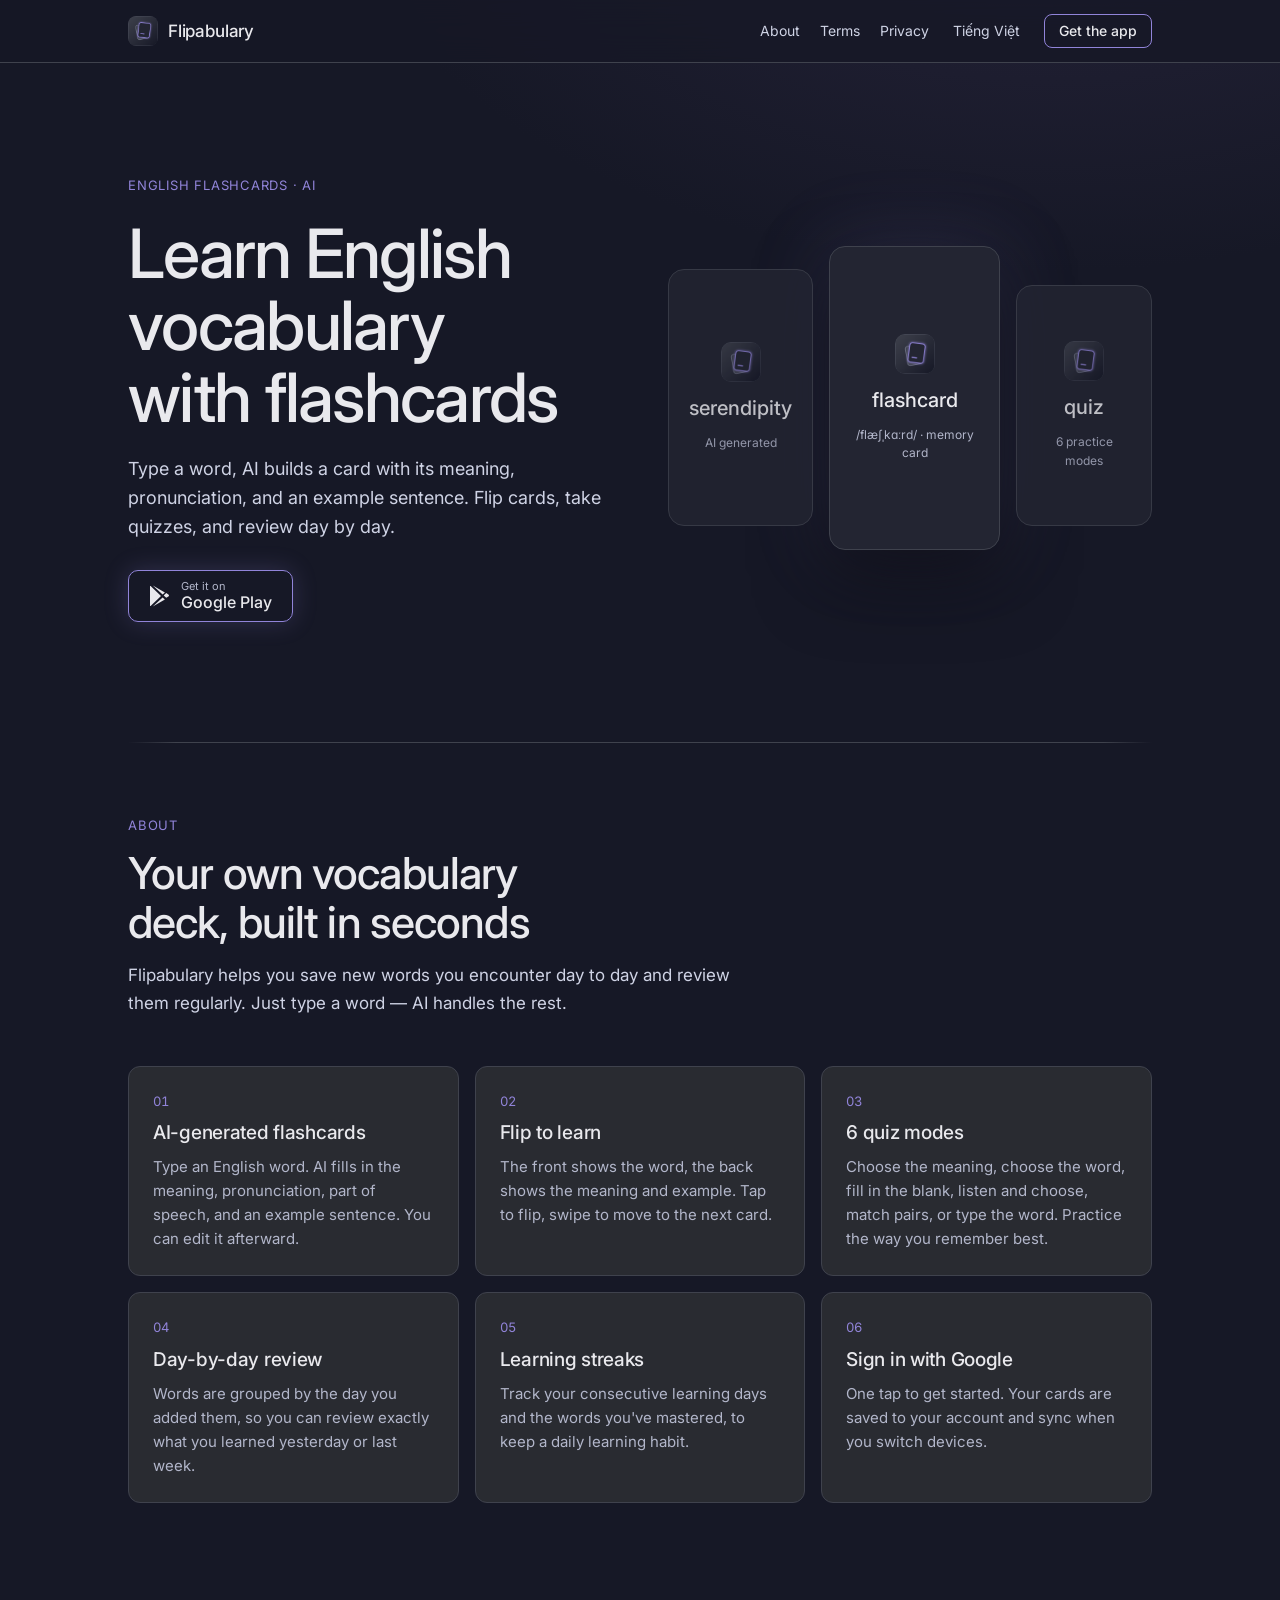
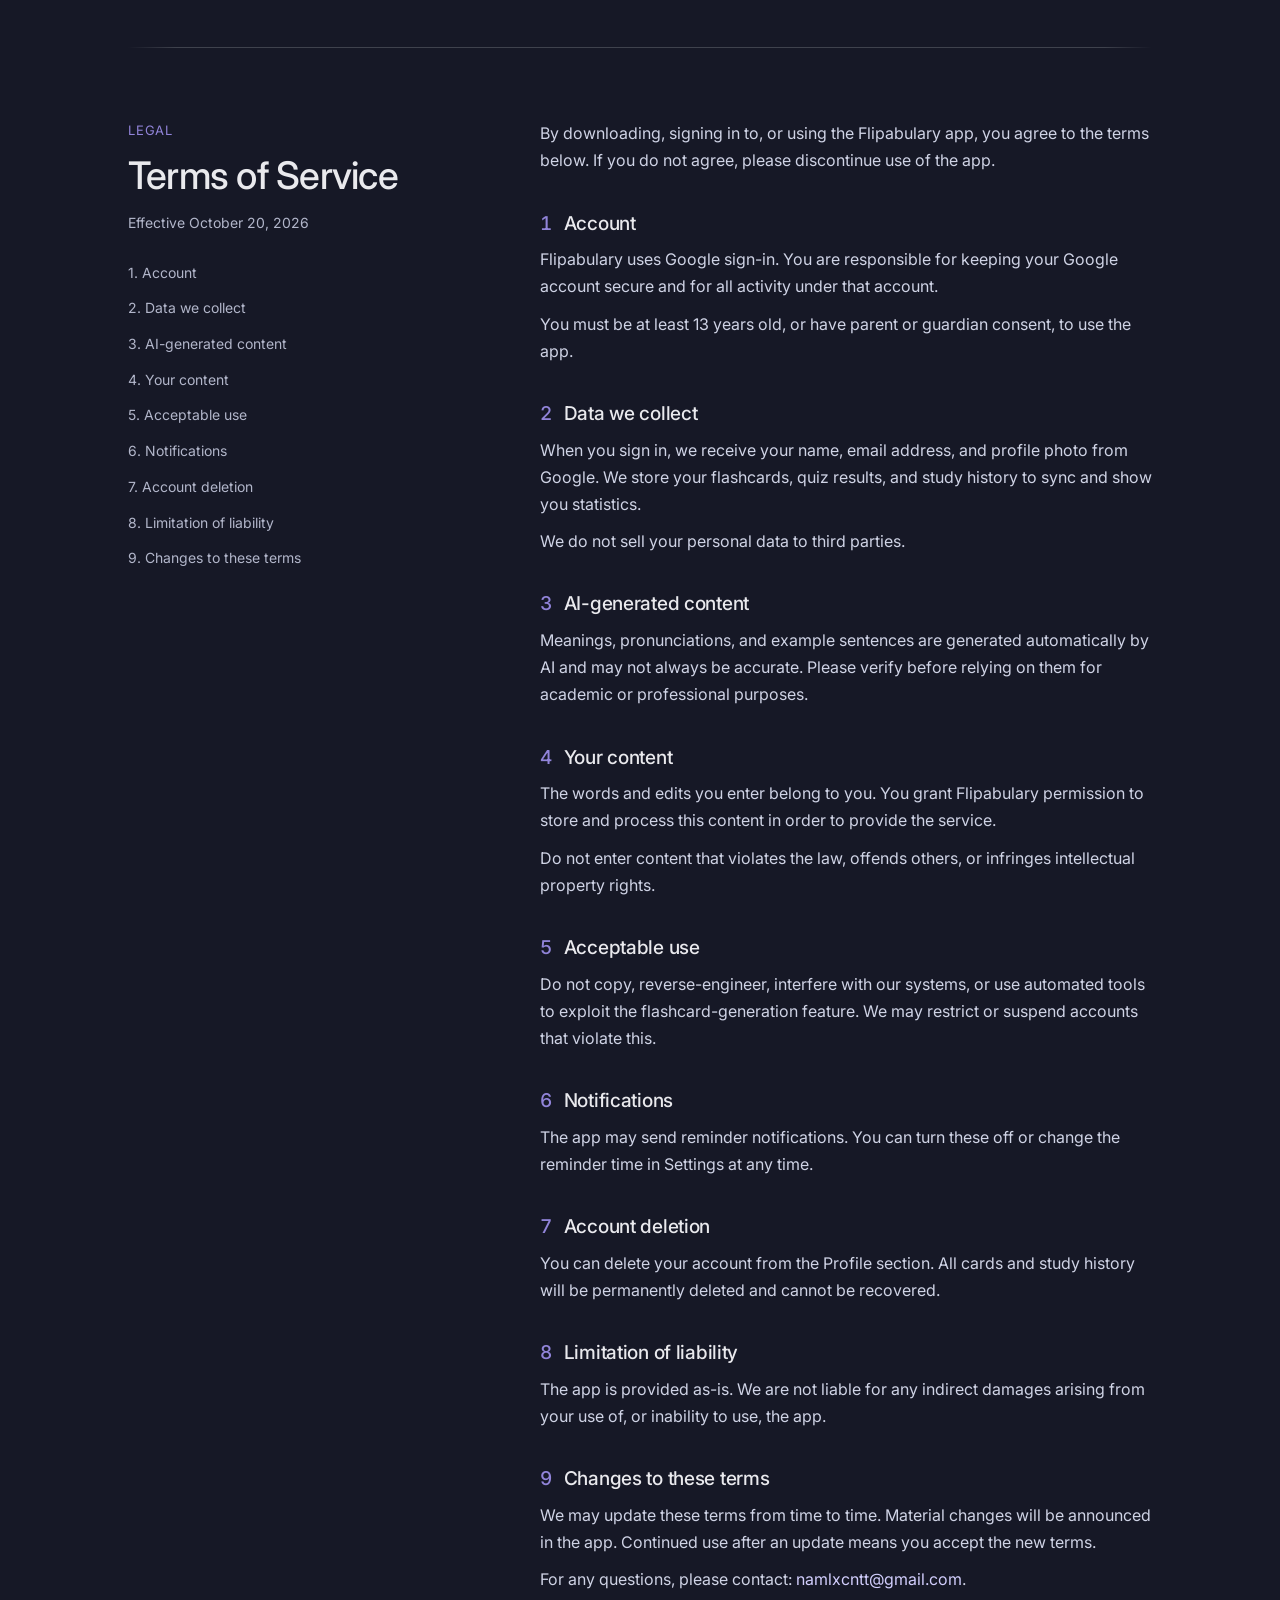
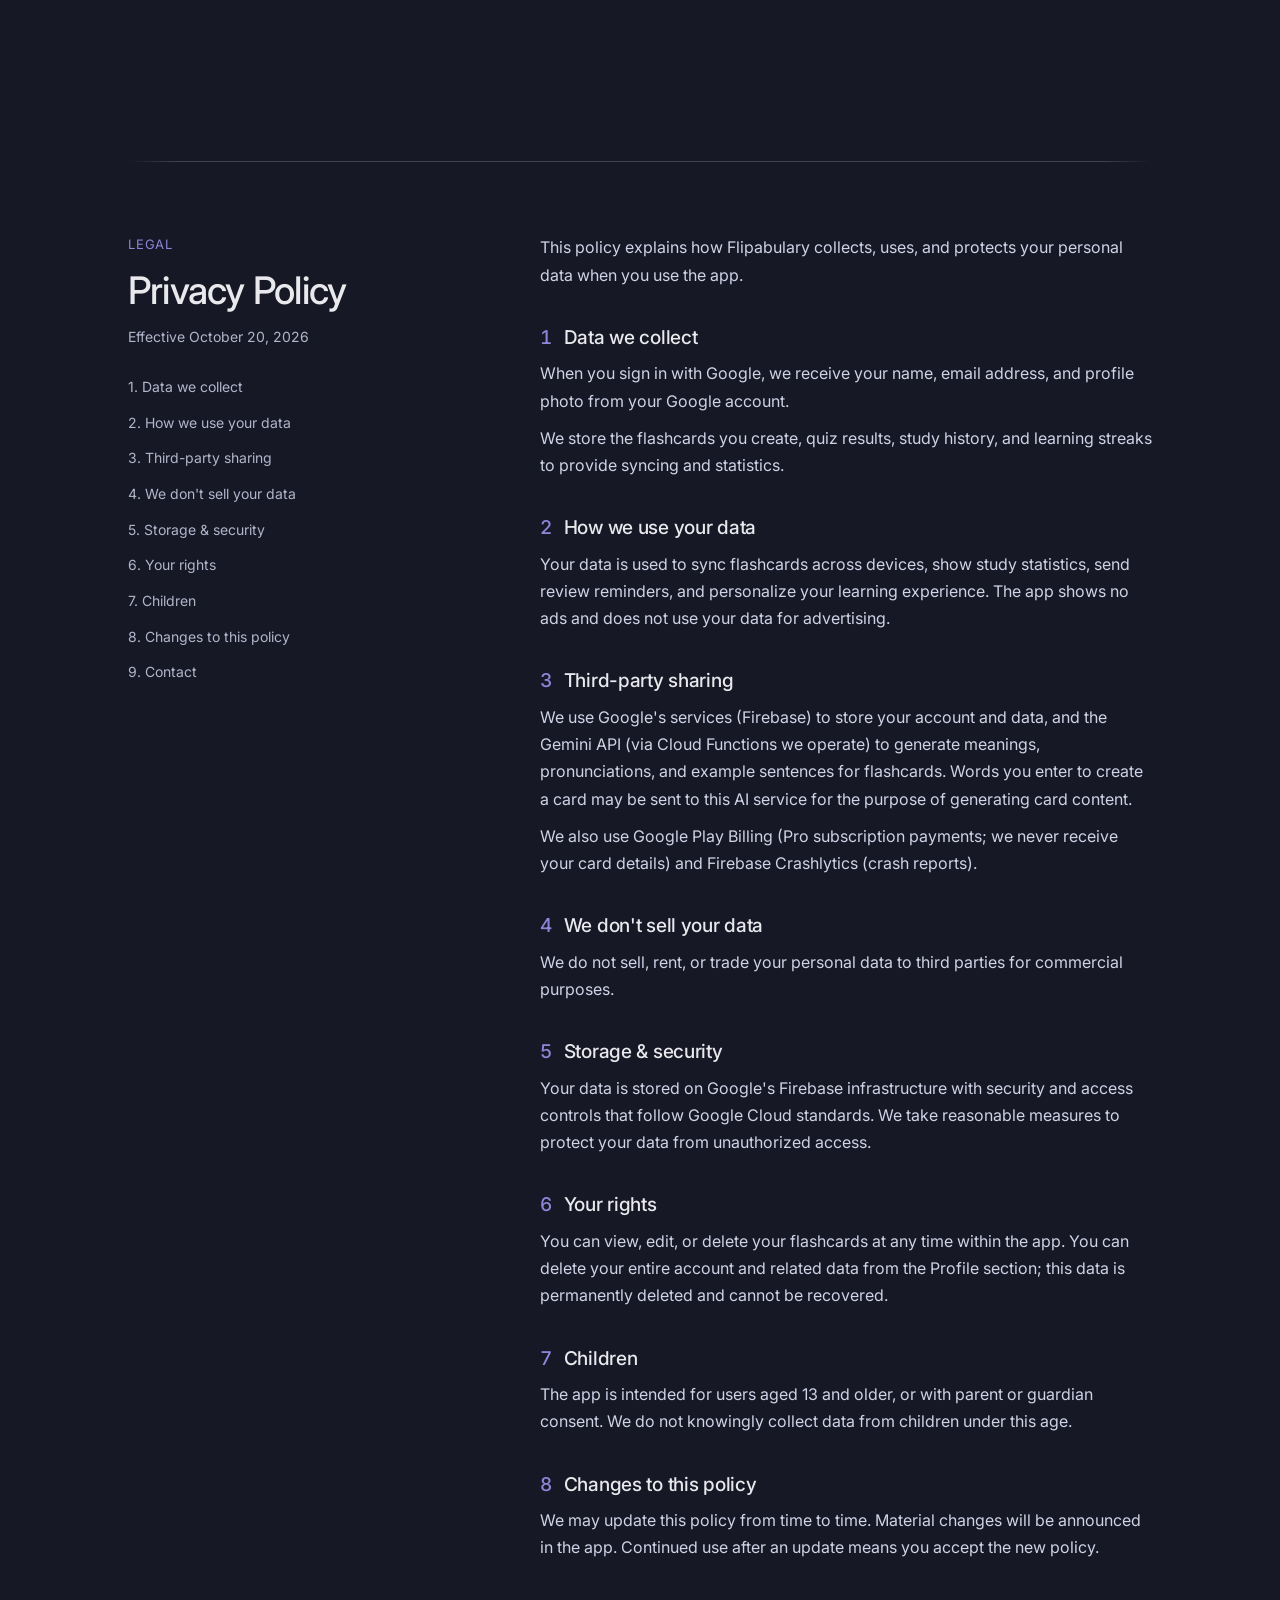
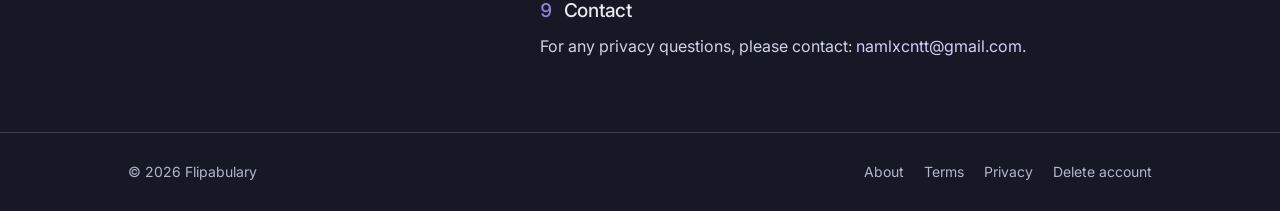
==== commit e3d819fd: "Remove AdMob references, fix anchor IDs for terms/privacy sections" ====
--- a/en.html
+++ b/en.html
@@ -200,13 +200,13 @@
 
       <div id="pp-2" class="terms-item">
         <h3><span class="n">2</span><span>How we use your data</span></h3>
-        <p>Your data is used to sync flashcards across devices, show study statistics, send review reminders, and personalize your learning experience. The Free plan shows Google AdMob rewarded ads; AdMob may use your device's advertising ID to serve and measure ads. The Pro plan shows no ads.</p>
+        <p>Your data is used to sync flashcards across devices, show study statistics, send review reminders, and personalize your learning experience. The app shows no ads and does not use your data for advertising.</p>
       </div>
 
       <div id="pp-3" class="terms-item">
         <h3><span class="n">3</span><span>Third-party sharing</span></h3>
         <p>We use Google's services (Firebase) to store your account and data, and the Gemini API (via Cloud Functions we operate) to generate meanings, pronunciations, and example sentences for flashcards. Words you enter to create a card may be sent to this AI service for the purpose of generating card content.</p>
-        <p>We also use Google AdMob (ads, with a consent dialog where required), Google Play Billing (Pro subscription payments; we never receive your card details) and Firebase Crashlytics (crash reports).</p>
+        <p>We also use Google Play Billing (Pro subscription payments; we never receive your card details) and Firebase Crashlytics (crash reports).</p>
       </div>
 
       <div id="pp-4" class="terms-item">
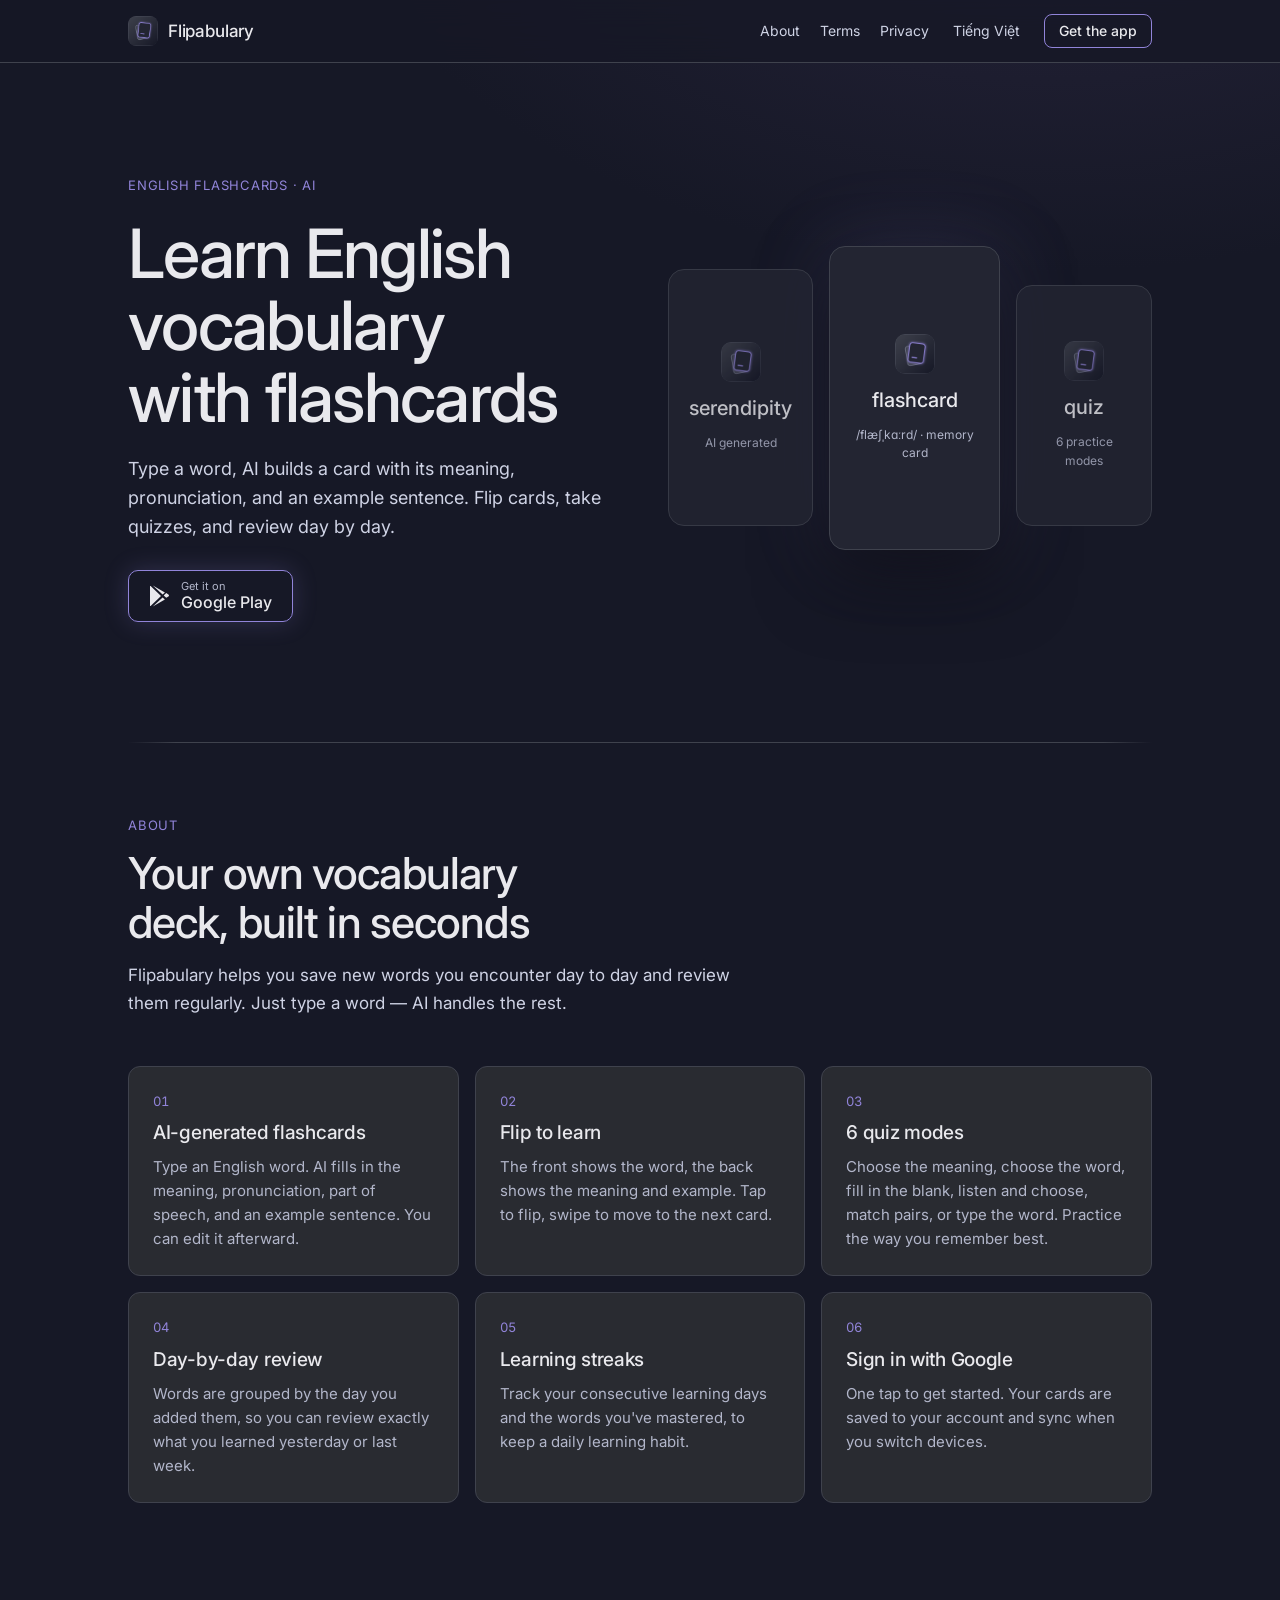
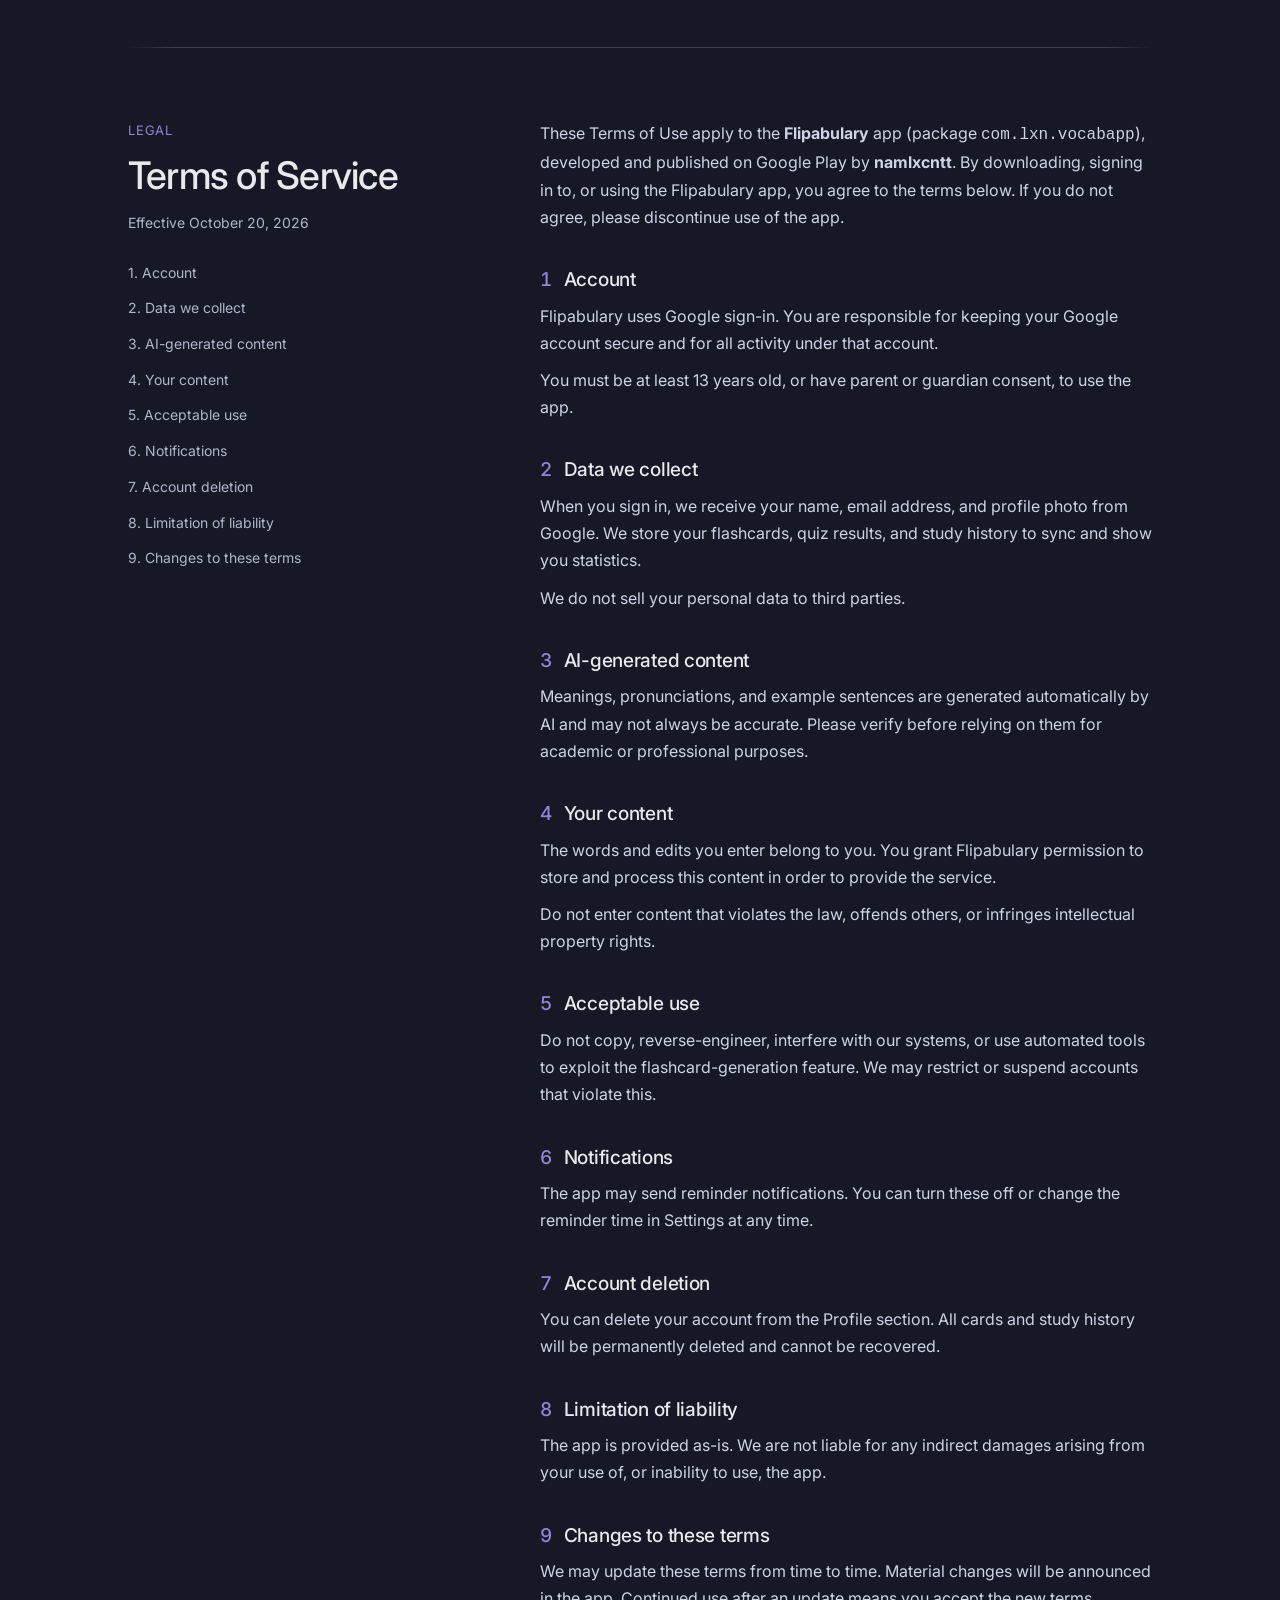
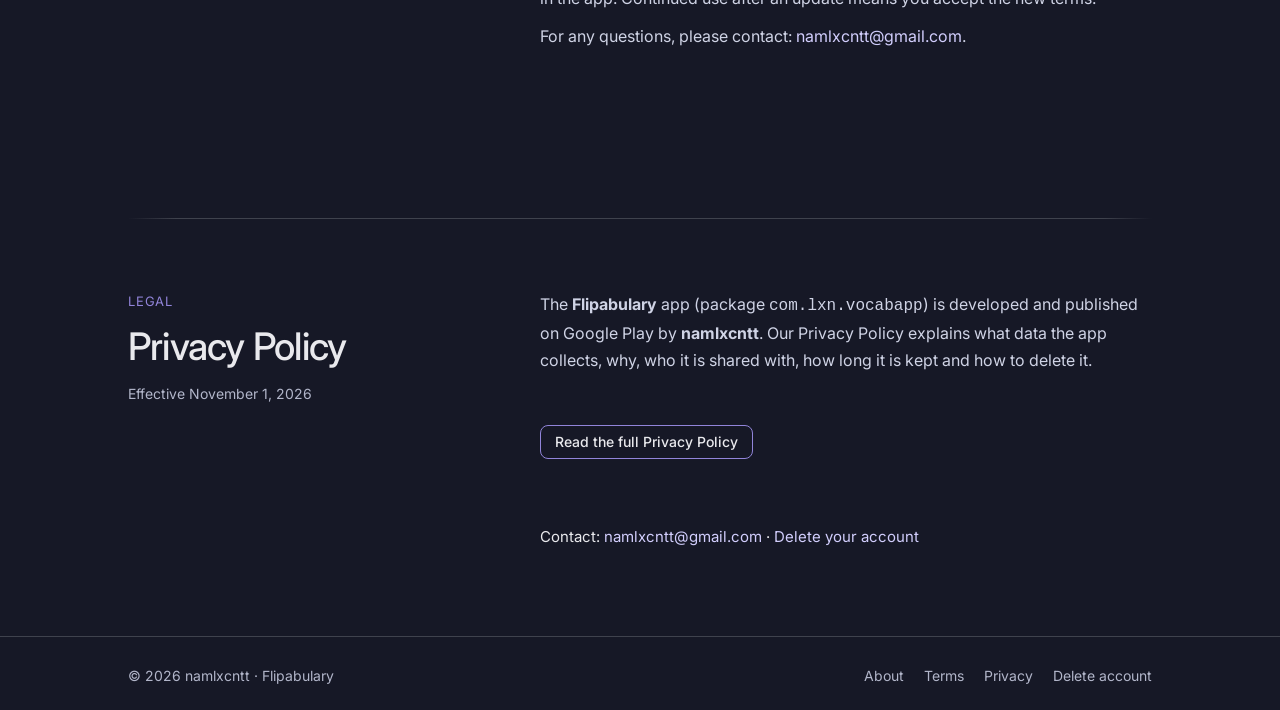
==== commit b43a57af: "Dedicated privacy policy with app and developer identification" ====
--- a/en.html
+++ b/en.html
@@ -17,7 +17,7 @@
     <nav class="main-nav">
       <a href="#about">About</a>
       <a href="#terms">Terms</a>
-      <a href="#privacy">Privacy</a>
+      <a href="privacy.html">Privacy</a>
       <a class="lang-switch" href="index.html" style="margin-left:4px">Tiếng Việt</a>
     </nav>
     <a href="#get-app" class="btn-install">Get the app</a>
@@ -116,7 +116,7 @@
       </nav>
     </aside>
     <div class="terms-content">
-      <p class="terms-intro">By downloading, signing in to, or using the Flipabulary app, you agree to the terms below. If you do not agree, please discontinue use of the app.</p>
+      <p class="terms-intro">These Terms of Use apply to the <strong>Flipabulary</strong> app (package <code>com.lxn.vocabapp</code>), developed and published on Google Play by <strong>namlxcntt</strong>. By downloading, signing in to, or using the Flipabulary app, you agree to the terms below. If you do not agree, please discontinue use of the app.</p>
 
       <div id="tk-1" class="terms-item">
         <h3><span class="n">1</span><span>Account</span></h3>
@@ -176,79 +176,23 @@
     <aside class="terms-sidebar">
       <span class="eyebrow">Legal</span>
       <h2>Privacy Policy</h2>
-      <span class="terms-effective">Effective October 20, 2026</span>
-      <nav class="terms-toc">
-        <a href="#pp-1">1. Data we collect</a>
-        <a href="#pp-2">2. How we use your data</a>
-        <a href="#pp-3">3. Third-party sharing</a>
-        <a href="#pp-4">4. We don't sell your data</a>
-        <a href="#pp-5">5. Storage &amp; security</a>
-        <a href="#pp-6">6. Your rights</a>
-        <a href="#pp-7">7. Children</a>
-        <a href="#pp-8">8. Changes to this policy</a>
-        <a href="#pp-9">9. Contact</a>
-      </nav>
+      <span class="terms-effective">Effective November 1, 2026</span>
     </aside>
     <div class="terms-content">
-      <p class="terms-intro">This policy explains how Flipabulary collects, uses, and protects your personal data when you use the app.</p>
-
-      <div id="pp-1" class="terms-item">
-        <h3><span class="n">1</span><span>Data we collect</span></h3>
-        <p>When you sign in with Google, we receive your name, email address, and profile photo from your Google account.</p>
-        <p>We store the flashcards you create, quiz results, study history, and learning streaks to provide syncing and statistics.</p>
-      </div>
-
-      <div id="pp-2" class="terms-item">
-        <h3><span class="n">2</span><span>How we use your data</span></h3>
-        <p>Your data is used to sync flashcards across devices, show study statistics, send review reminders, and personalize your learning experience. The app shows no ads and does not use your data for advertising.</p>
-      </div>
-
-      <div id="pp-3" class="terms-item">
-        <h3><span class="n">3</span><span>Third-party sharing</span></h3>
-        <p>We use Google's services (Firebase) to store your account and data, and the Gemini API (via Cloud Functions we operate) to generate meanings, pronunciations, and example sentences for flashcards. Words you enter to create a card may be sent to this AI service for the purpose of generating card content.</p>
-        <p>We also use Google Play Billing (Pro subscription payments; we never receive your card details) and Firebase Crashlytics (crash reports).</p>
-      </div>
-
-      <div id="pp-4" class="terms-item">
-        <h3><span class="n">4</span><span>We don't sell your data</span></h3>
-        <p>We do not sell, rent, or trade your personal data to third parties for commercial purposes.</p>
-      </div>
-
-      <div id="pp-5" class="terms-item">
-        <h3><span class="n">5</span><span>Storage &amp; security</span></h3>
-        <p>Your data is stored on Google's Firebase infrastructure with security and access controls that follow Google Cloud standards. We take reasonable measures to protect your data from unauthorized access.</p>
-      </div>
-
-      <div id="pp-6" class="terms-item">
-        <h3><span class="n">6</span><span>Your rights</span></h3>
-        <p>You can view, edit, or delete your flashcards at any time within the app. You can delete your entire account and related data from the Profile section; this data is permanently deleted and cannot be recovered.</p>
-      </div>
-
-      <div id="pp-7" class="terms-item">
-        <h3><span class="n">7</span><span>Children</span></h3>
-        <p>The app is intended for users aged 13 and older, or with parent or guardian consent. We do not knowingly collect data from children under this age.</p>
-      </div>
-
-      <div id="pp-8" class="terms-item">
-        <h3><span class="n">8</span><span>Changes to this policy</span></h3>
-        <p>We may update this policy from time to time. Material changes will be announced in the app. Continued use after an update means you accept the new policy.</p>
-      </div>
-
-      <div id="pp-9" class="terms-item">
-        <h3><span class="n">9</span><span>Contact</span></h3>
-        <p>For any privacy questions, please contact: <a href="mailto:namlxcntt@gmail.com">namlxcntt@gmail.com</a>.</p>
-      </div>
+      <p class="terms-intro">The <strong>Flipabulary</strong> app (package <code>com.lxn.vocabapp</code>) is developed and published on Google Play by <strong>namlxcntt</strong>. Our Privacy Policy explains what data the app collects, why, who it is shared with, how long it is kept and how to delete it.</p>
+      <p><a class="btn-install" href="privacy.html">Read the full Privacy Policy</a></p>
+      <p>Contact: <a href="mailto:namlxcntt@gmail.com">namlxcntt@gmail.com</a> · <a href="xoa-tai-khoan.html#english">Delete your account</a></p>
     </div>
   </div>
 </section>
 
 <footer class="site-footer">
   <div class="wrap">
-    <span>© 2026 Flipabulary</span>
+    <span>© 2026 namlxcntt · Flipabulary</span>
     <div class="footer-links">
       <a href="#about">About</a>
       <a href="#terms">Terms</a>
-      <a href="#privacy">Privacy</a>
+      <a href="privacy.html">Privacy</a>
       <a href="xoa-tai-khoan.html#english">Delete account</a>
     </div>
   </div>
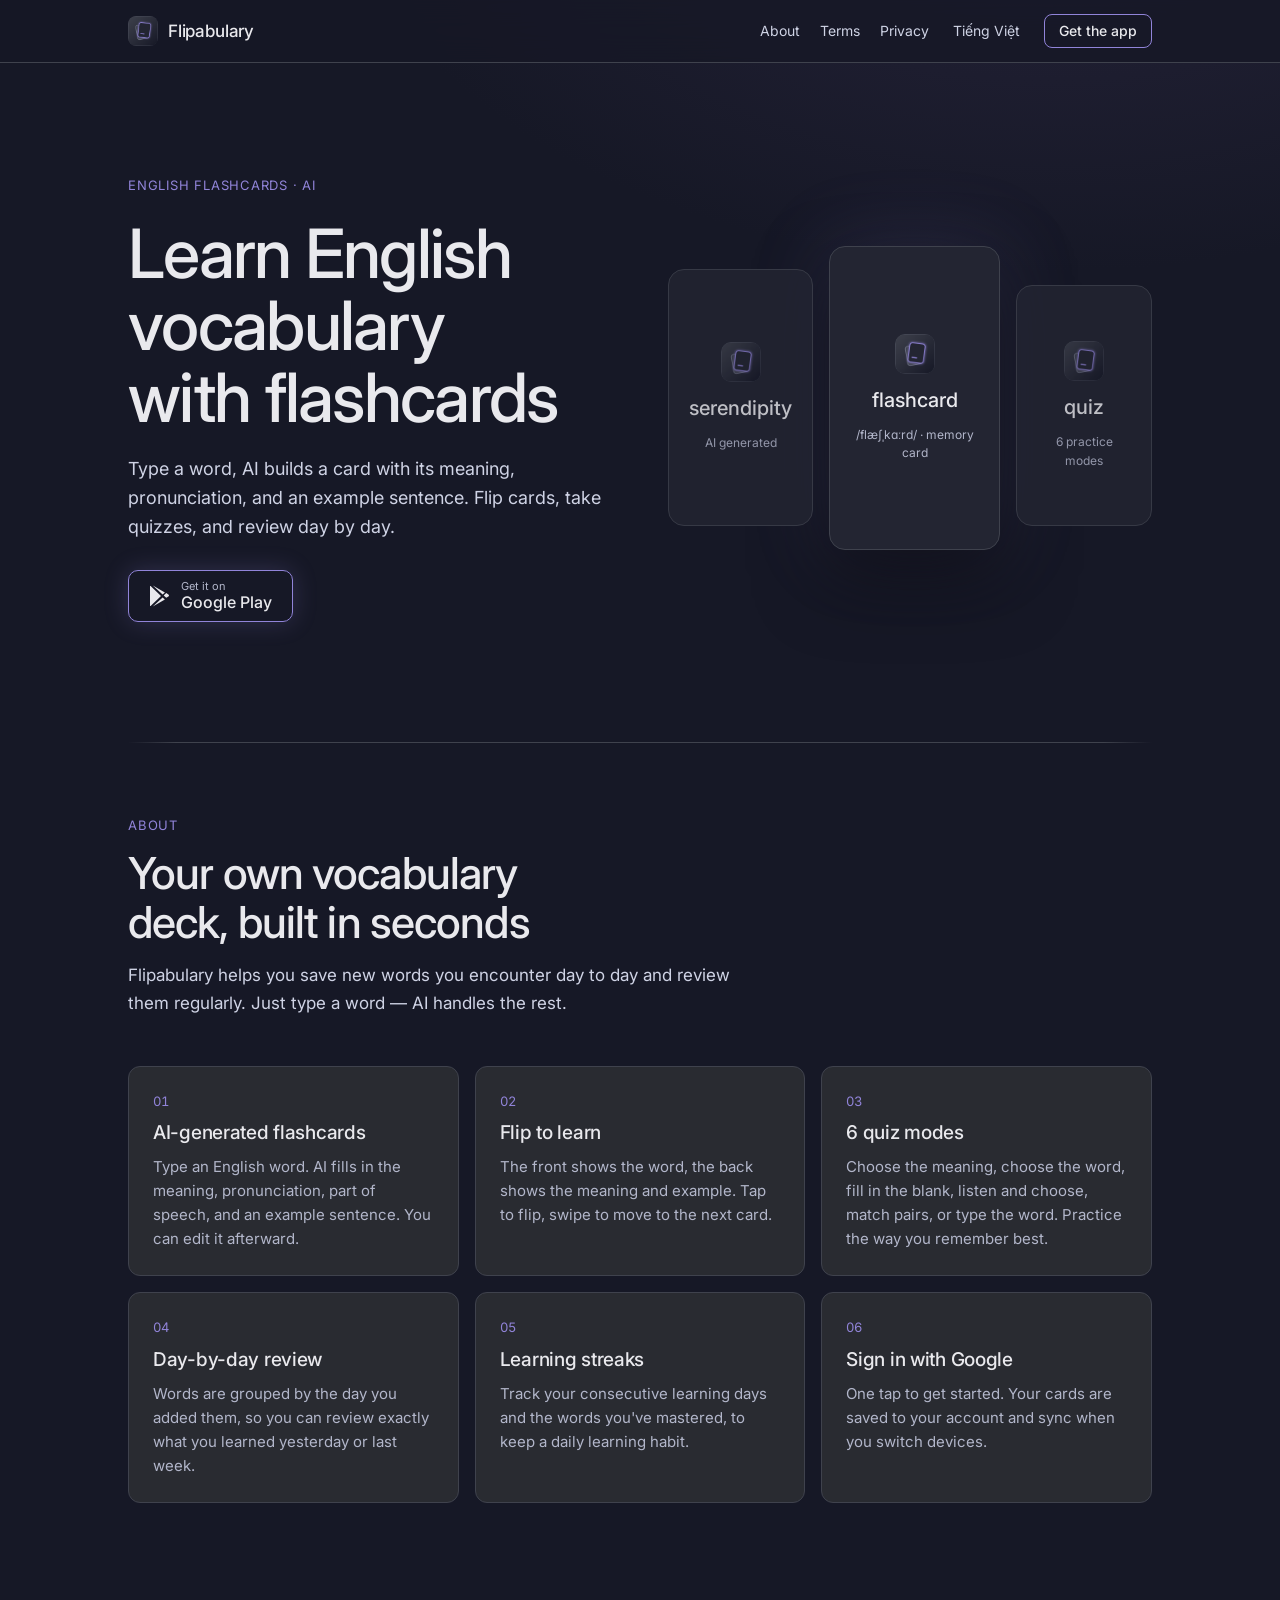
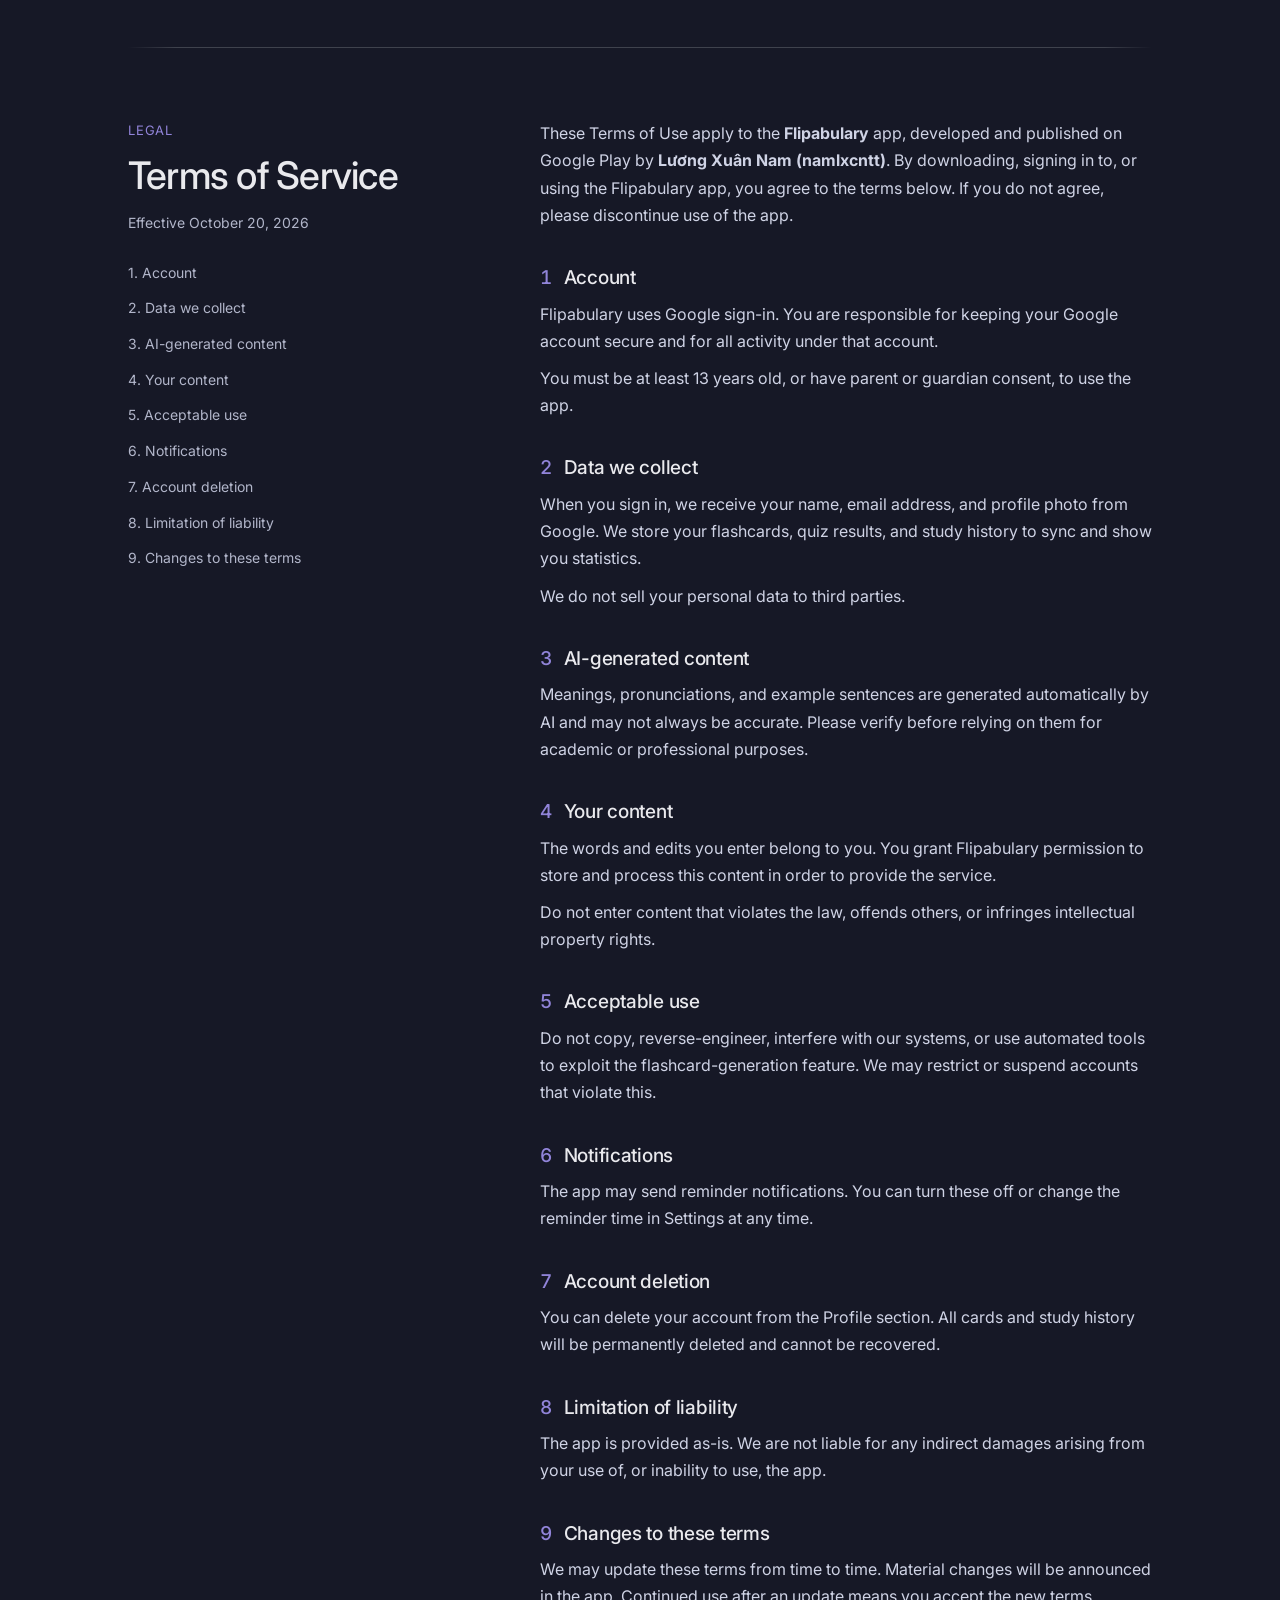
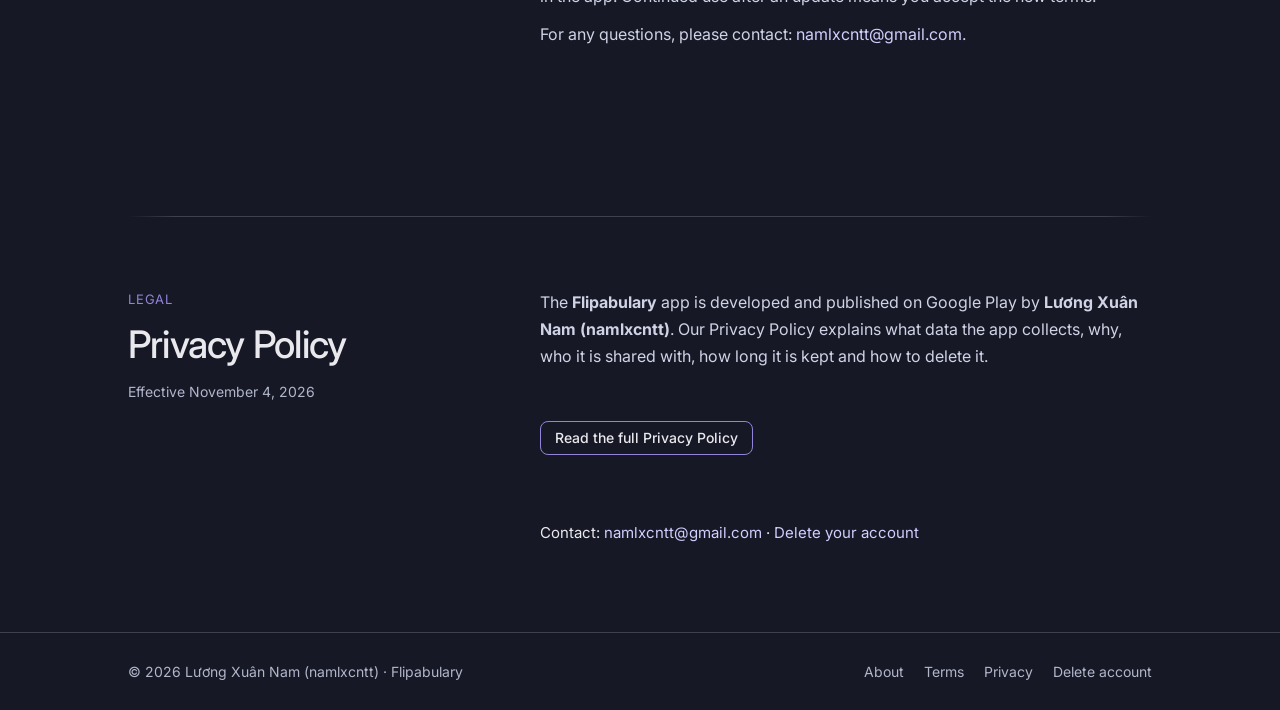
==== commit 92819d54: "Bilingual privacy policy with developer identification" ====
--- a/en.html
+++ b/en.html
@@ -116,7 +116,7 @@
       </nav>
     </aside>
     <div class="terms-content">
-      <p class="terms-intro">These Terms of Use apply to the <strong>Flipabulary</strong> app (package <code>com.lxn.vocabapp</code>), developed and published on Google Play by <strong>namlxcntt</strong>. By downloading, signing in to, or using the Flipabulary app, you agree to the terms below. If you do not agree, please discontinue use of the app.</p>
+      <p class="terms-intro">These Terms of Use apply to the <strong>Flipabulary</strong> app, developed and published on Google Play by <strong>Lương Xuân Nam (namlxcntt)</strong>. By downloading, signing in to, or using the Flipabulary app, you agree to the terms below. If you do not agree, please discontinue use of the app.</p>
 
       <div id="tk-1" class="terms-item">
         <h3><span class="n">1</span><span>Account</span></h3>
@@ -176,10 +176,10 @@
     <aside class="terms-sidebar">
       <span class="eyebrow">Legal</span>
       <h2>Privacy Policy</h2>
-      <span class="terms-effective">Effective November 1, 2026</span>
+      <span class="terms-effective">Effective November 4, 2026</span>
     </aside>
     <div class="terms-content">
-      <p class="terms-intro">The <strong>Flipabulary</strong> app (package <code>com.lxn.vocabapp</code>) is developed and published on Google Play by <strong>namlxcntt</strong>. Our Privacy Policy explains what data the app collects, why, who it is shared with, how long it is kept and how to delete it.</p>
+      <p class="terms-intro">The <strong>Flipabulary</strong> app is developed and published on Google Play by <strong>Lương Xuân Nam (namlxcntt)</strong>. Our Privacy Policy explains what data the app collects, why, who it is shared with, how long it is kept and how to delete it.</p>
       <p><a class="btn-install" href="privacy.html">Read the full Privacy Policy</a></p>
       <p>Contact: <a href="mailto:namlxcntt@gmail.com">namlxcntt@gmail.com</a> · <a href="xoa-tai-khoan.html#english">Delete your account</a></p>
     </div>
@@ -188,7 +188,7 @@
 
 <footer class="site-footer">
   <div class="wrap">
-    <span>© 2026 namlxcntt · Flipabulary</span>
+    <span>© 2026 Lương Xuân Nam (namlxcntt) · Flipabulary</span>
     <div class="footer-links">
       <a href="#about">About</a>
       <a href="#terms">Terms</a>
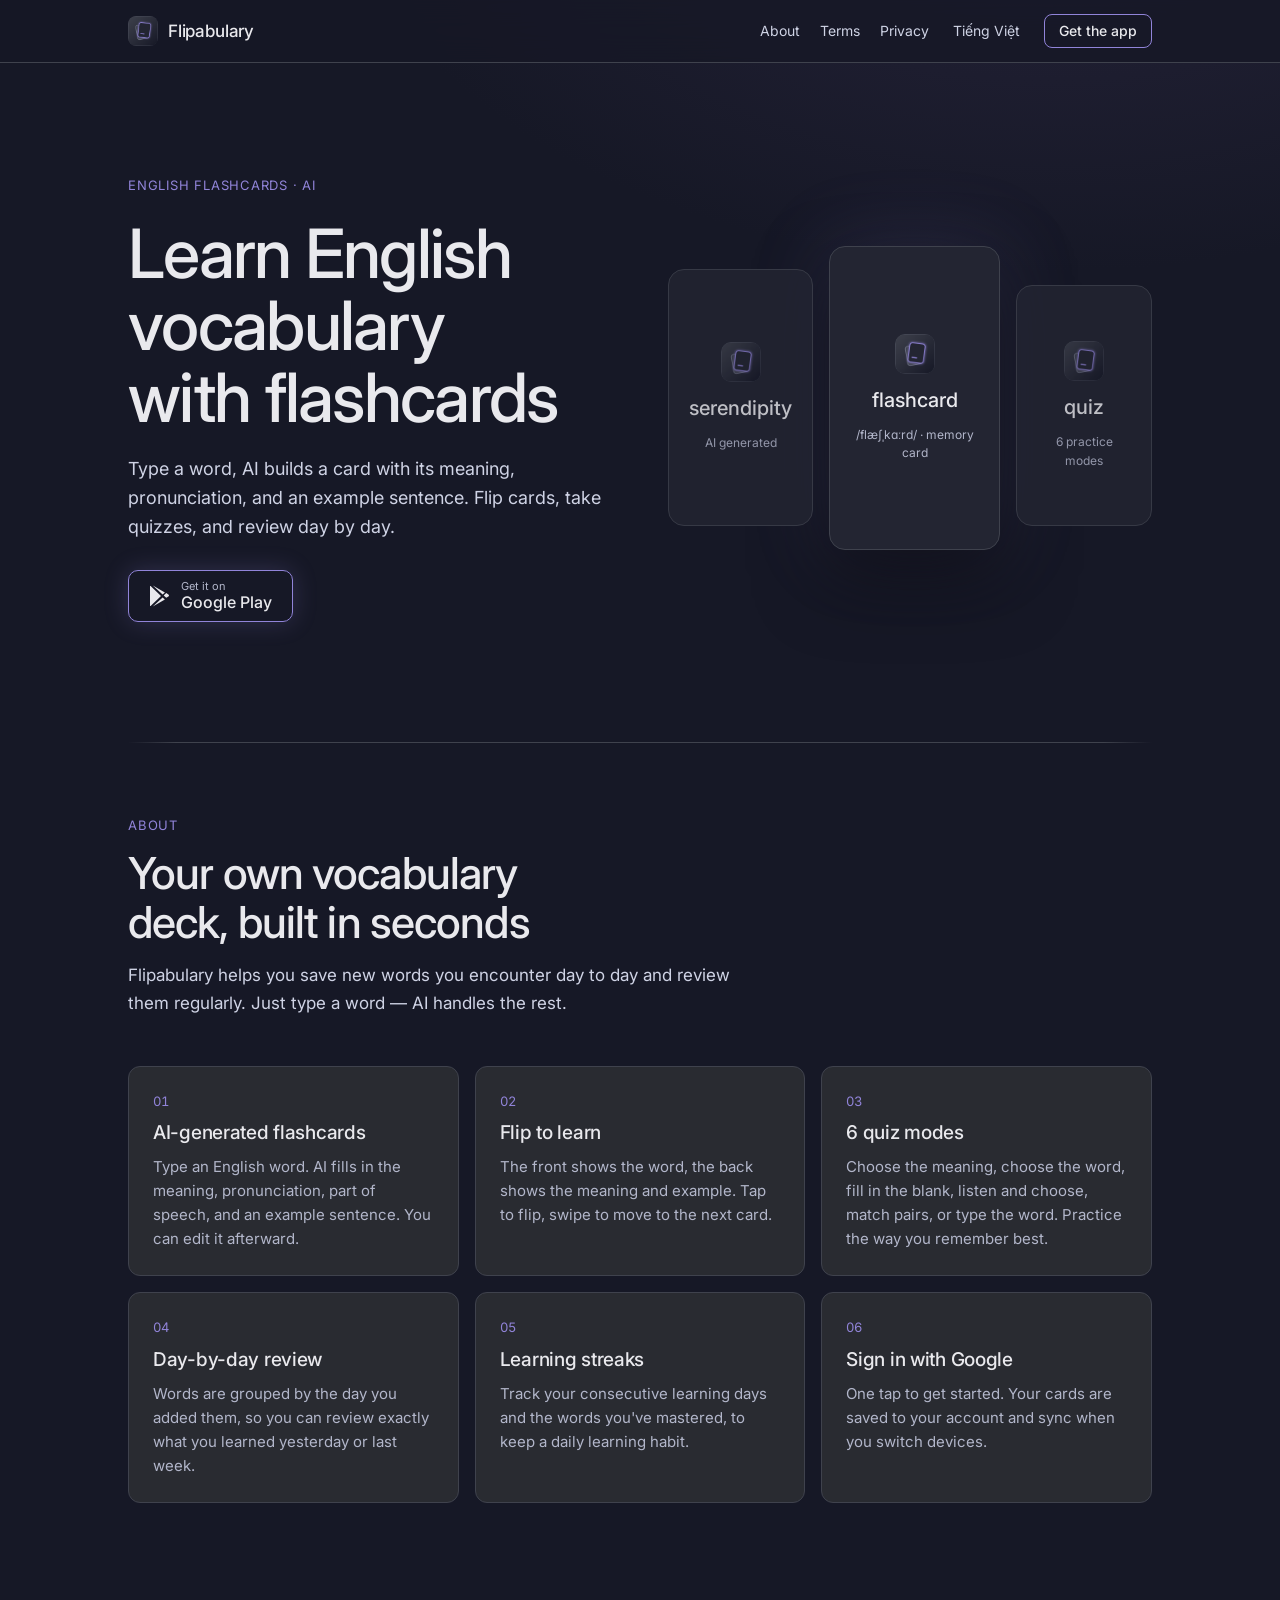
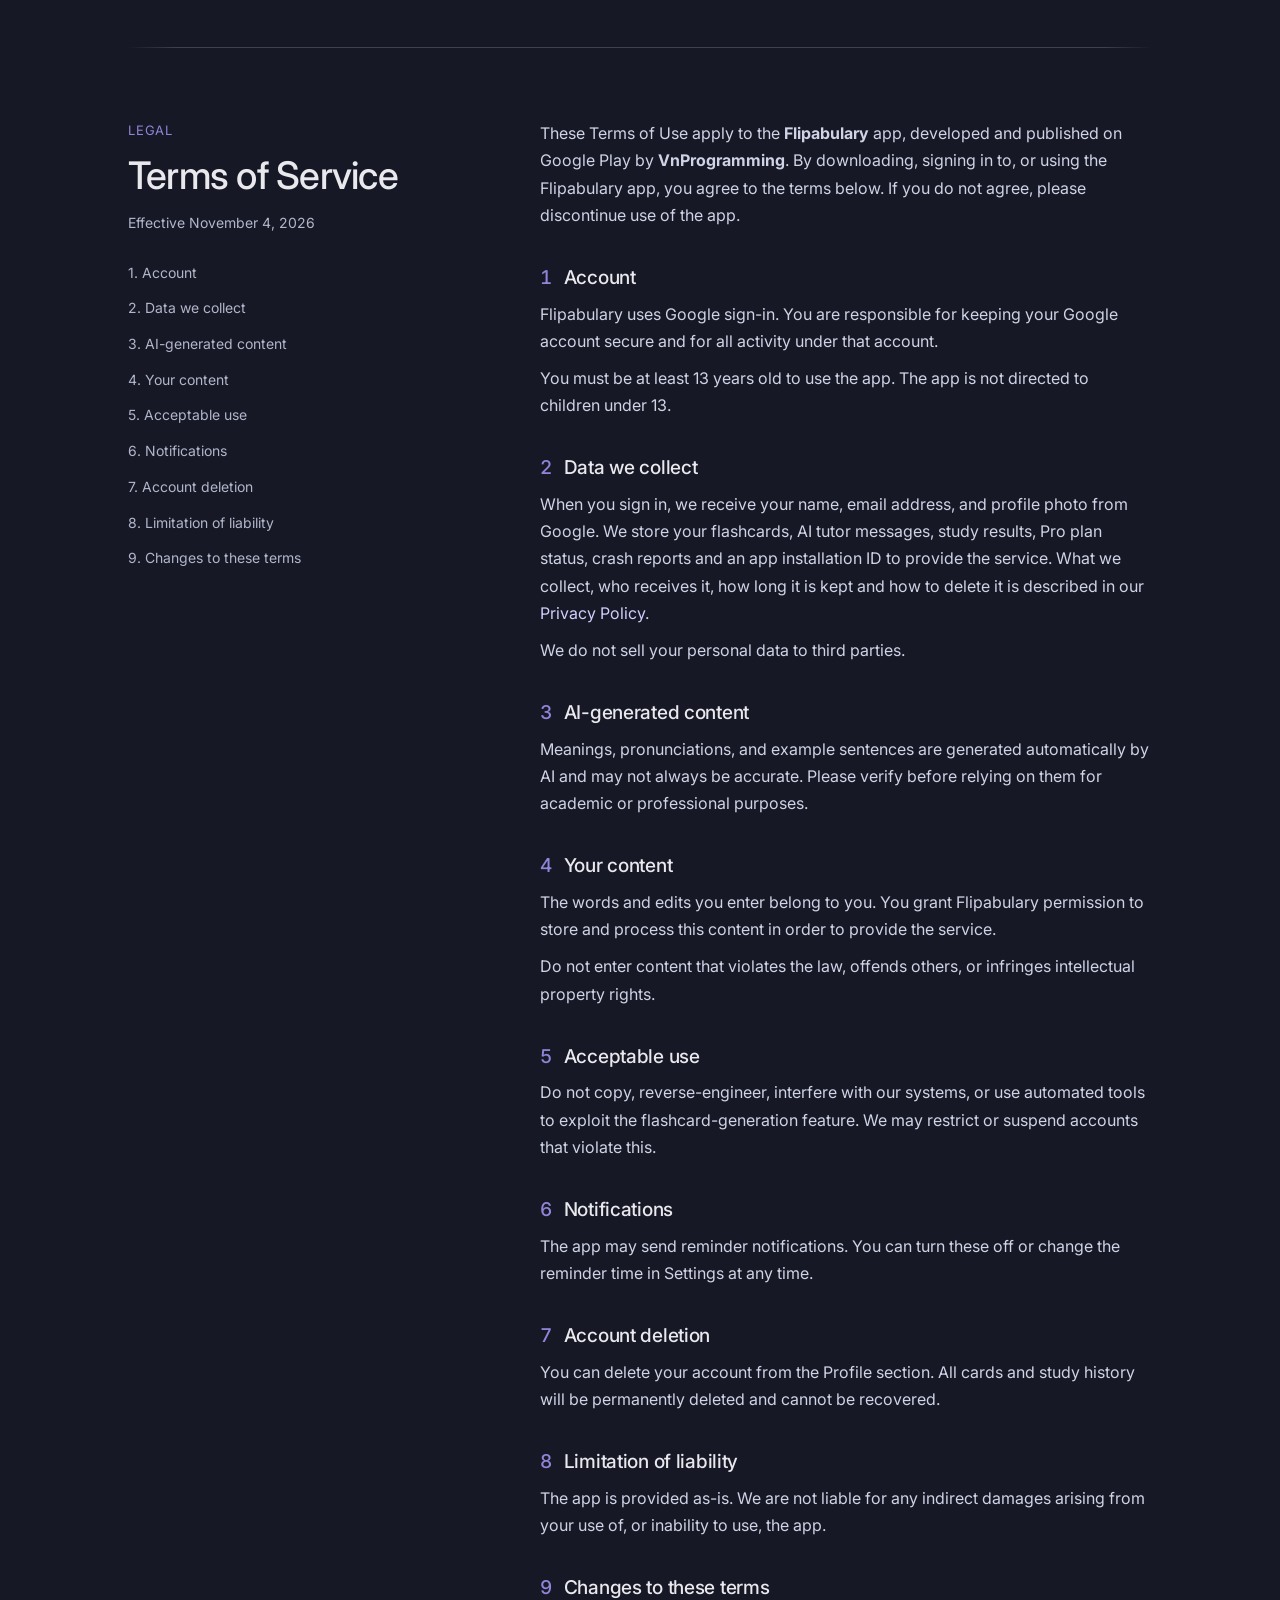
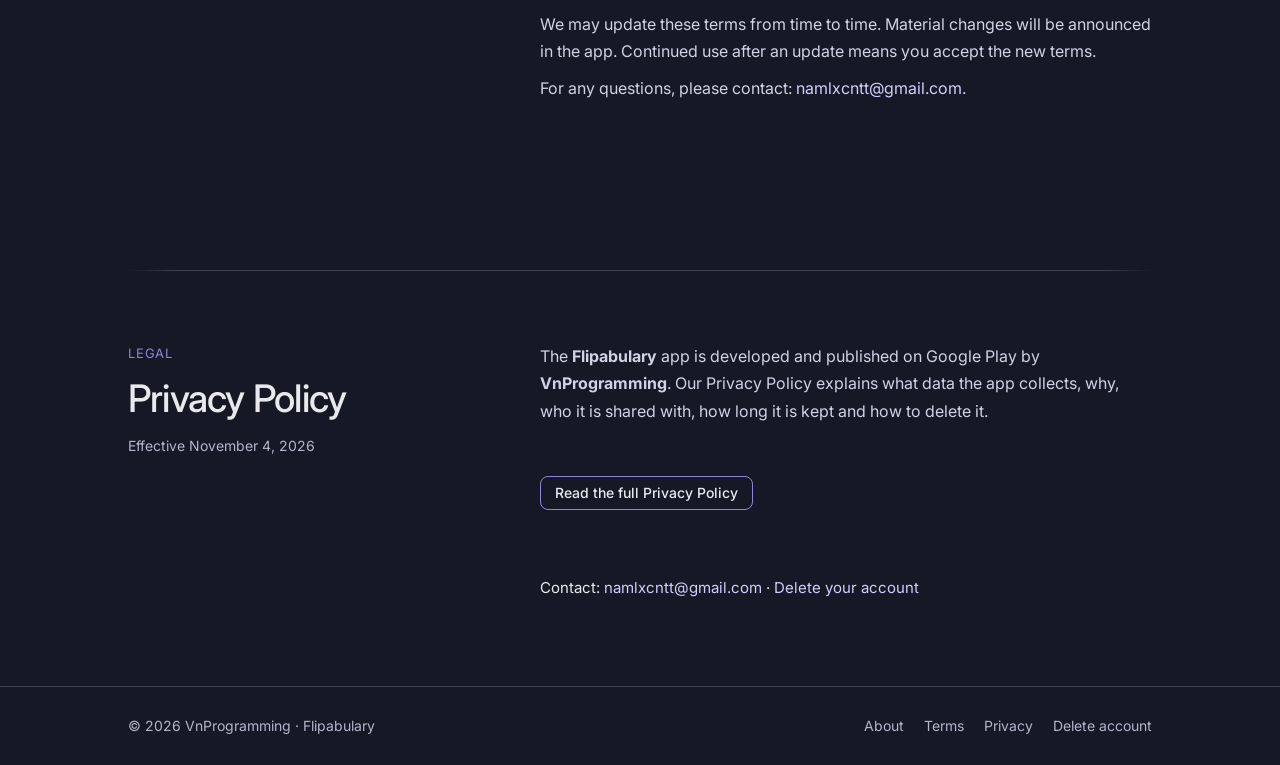
==== commit 11aa8acf: "Developer name VnProgramming; align policy with Google Play" ====
--- a/en.html
+++ b/en.html
@@ -102,7 +102,7 @@
     <aside class="terms-sidebar">
       <span class="eyebrow">Legal</span>
       <h2>Terms of Service</h2>
-      <span class="terms-effective">Effective October 20, 2026</span>
+      <span class="terms-effective">Effective November 4, 2026</span>
       <nav class="terms-toc">
         <a href="#tk-1">1. Account</a>
         <a href="#tk-2">2. Data we collect</a>
@@ -116,17 +116,17 @@
       </nav>
     </aside>
     <div class="terms-content">
-      <p class="terms-intro">These Terms of Use apply to the <strong>Flipabulary</strong> app, developed and published on Google Play by <strong>Lương Xuân Nam (namlxcntt)</strong>. By downloading, signing in to, or using the Flipabulary app, you agree to the terms below. If you do not agree, please discontinue use of the app.</p>
+      <p class="terms-intro">These Terms of Use apply to the <strong>Flipabulary</strong> app, developed and published on Google Play by <strong>VnProgramming</strong>. By downloading, signing in to, or using the Flipabulary app, you agree to the terms below. If you do not agree, please discontinue use of the app.</p>
 
       <div id="tk-1" class="terms-item">
         <h3><span class="n">1</span><span>Account</span></h3>
         <p>Flipabulary uses Google sign-in. You are responsible for keeping your Google account secure and for all activity under that account.</p>
-        <p>You must be at least 13 years old, or have parent or guardian consent, to use the app.</p>
+        <p>You must be at least 13 years old to use the app. The app is not directed to children under 13.</p>
       </div>
 
       <div id="tk-2" class="terms-item">
         <h3><span class="n">2</span><span>Data we collect</span></h3>
-        <p>When you sign in, we receive your name, email address, and profile photo from Google. We store your flashcards, quiz results, and study history to sync and show you statistics.</p>
+        <p>When you sign in, we receive your name, email address, and profile photo from Google. We store your flashcards, AI tutor messages, study results, Pro plan status, crash reports and an app installation ID to provide the service. What we collect, who receives it, how long it is kept and how to delete it is described in our <a href="privacy.html">Privacy Policy</a>.</p>
         <p>We do not sell your personal data to third parties.</p>
       </div>
 
@@ -179,7 +179,7 @@
       <span class="terms-effective">Effective November 4, 2026</span>
     </aside>
     <div class="terms-content">
-      <p class="terms-intro">The <strong>Flipabulary</strong> app is developed and published on Google Play by <strong>Lương Xuân Nam (namlxcntt)</strong>. Our Privacy Policy explains what data the app collects, why, who it is shared with, how long it is kept and how to delete it.</p>
+      <p class="terms-intro">The <strong>Flipabulary</strong> app is developed and published on Google Play by <strong>VnProgramming</strong>. Our Privacy Policy explains what data the app collects, why, who it is shared with, how long it is kept and how to delete it.</p>
       <p><a class="btn-install" href="privacy.html">Read the full Privacy Policy</a></p>
       <p>Contact: <a href="mailto:namlxcntt@gmail.com">namlxcntt@gmail.com</a> · <a href="xoa-tai-khoan.html#english">Delete your account</a></p>
     </div>
@@ -188,7 +188,7 @@
 
 <footer class="site-footer">
   <div class="wrap">
-    <span>© 2026 Lương Xuân Nam (namlxcntt) · Flipabulary</span>
+    <span>© 2026 VnProgramming · Flipabulary</span>
     <div class="footer-links">
       <a href="#about">About</a>
       <a href="#terms">Terms</a>
